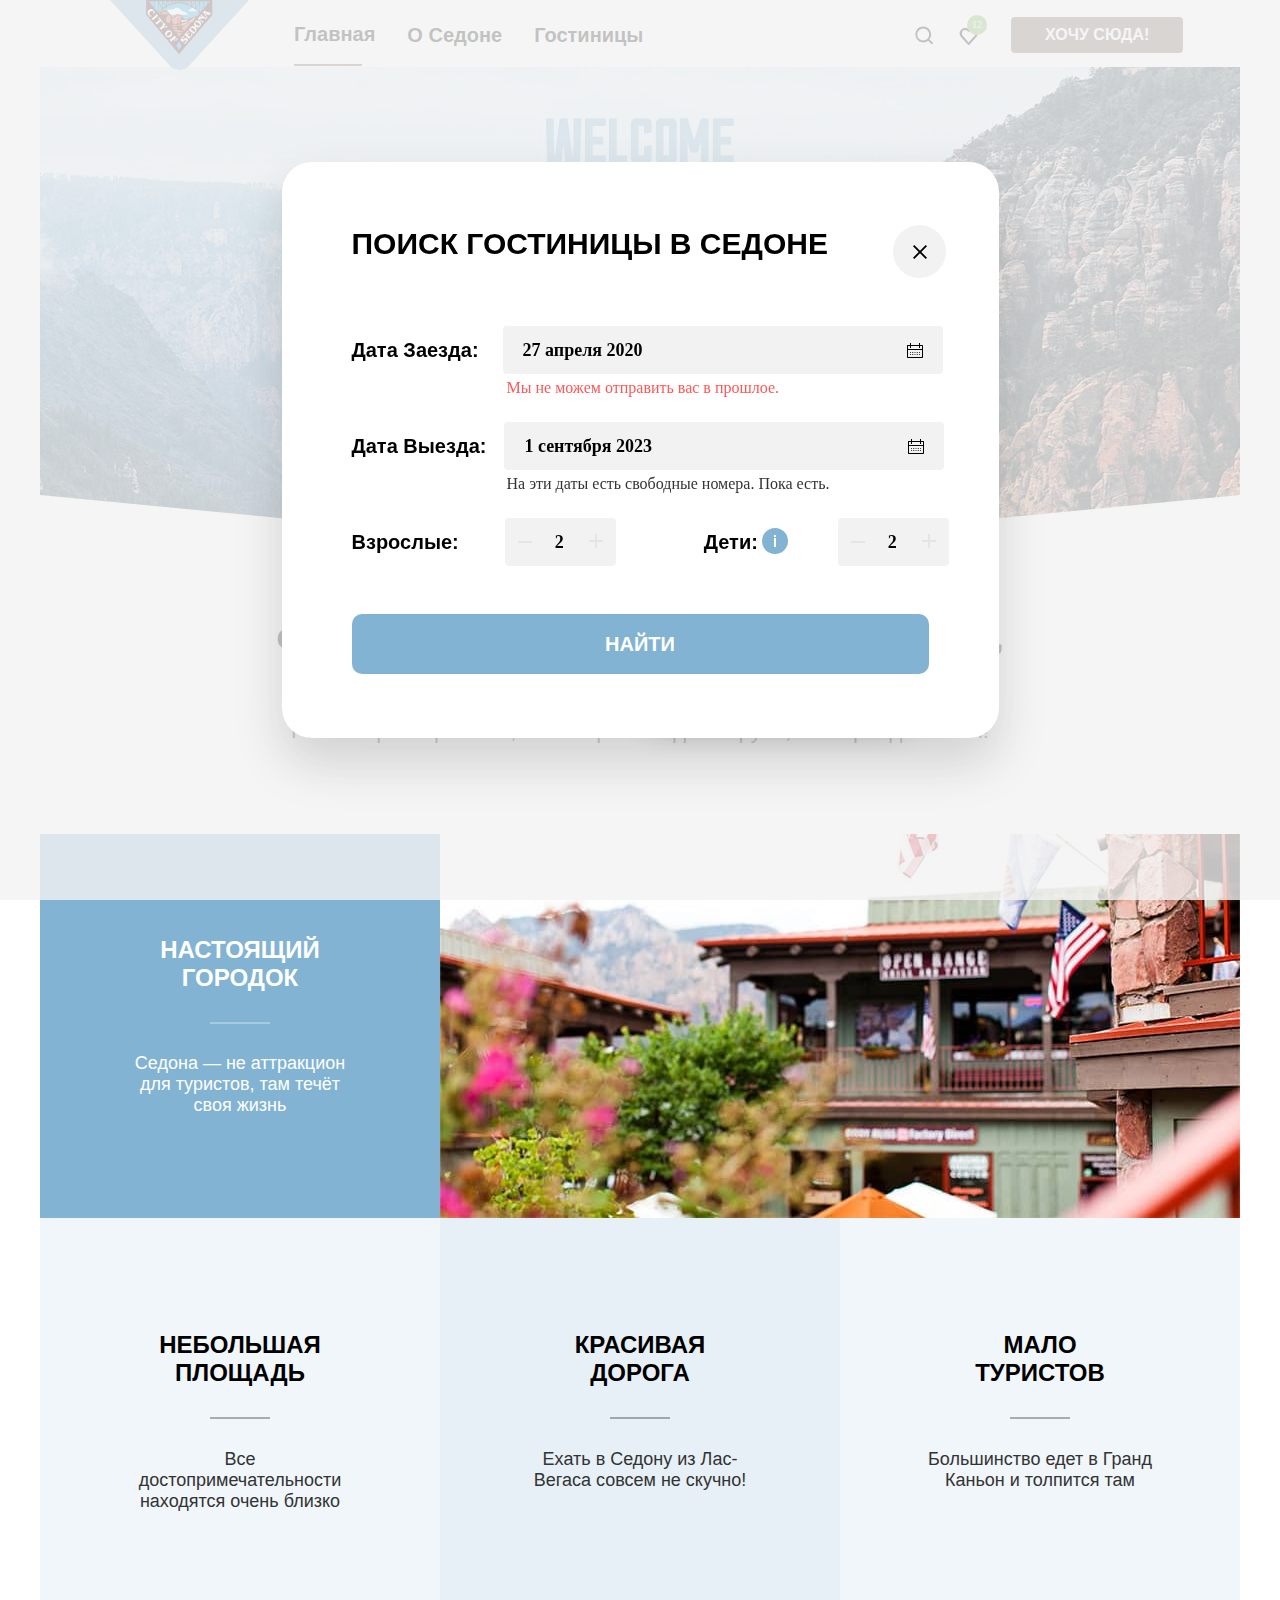
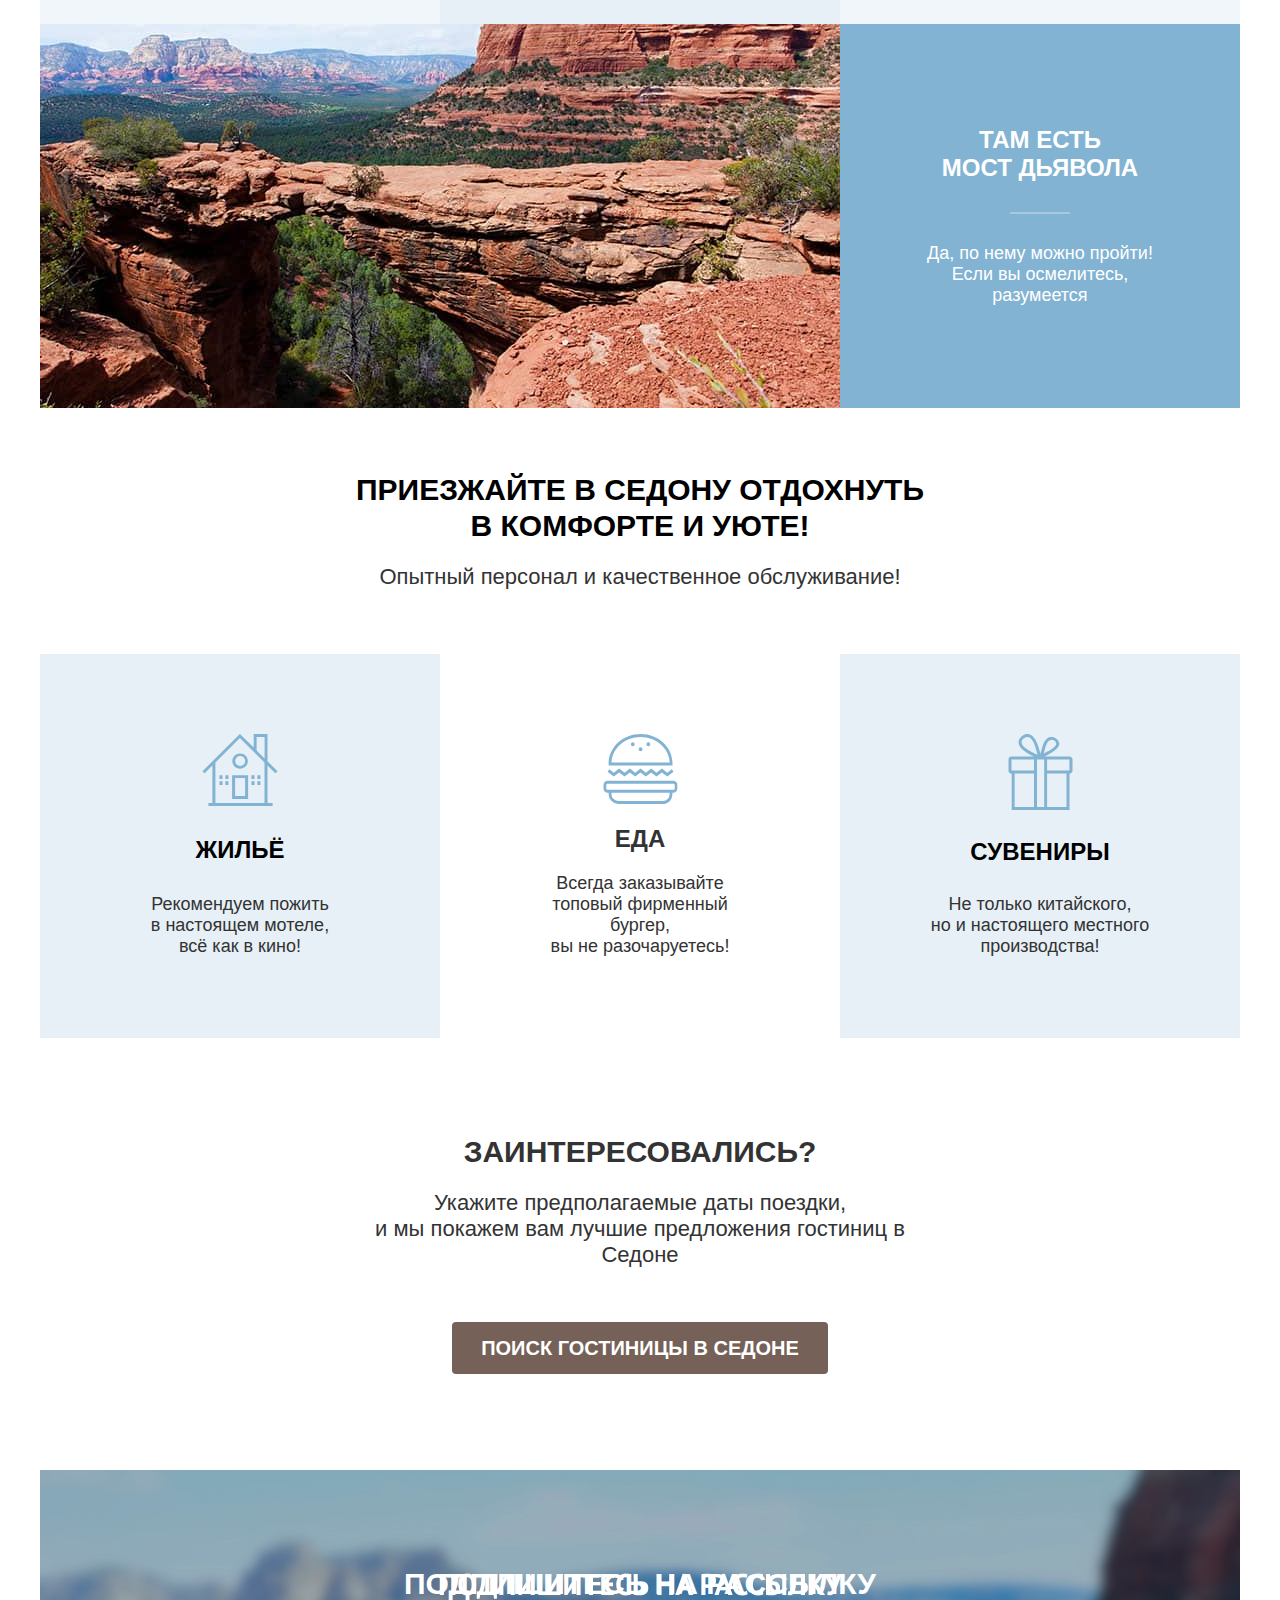
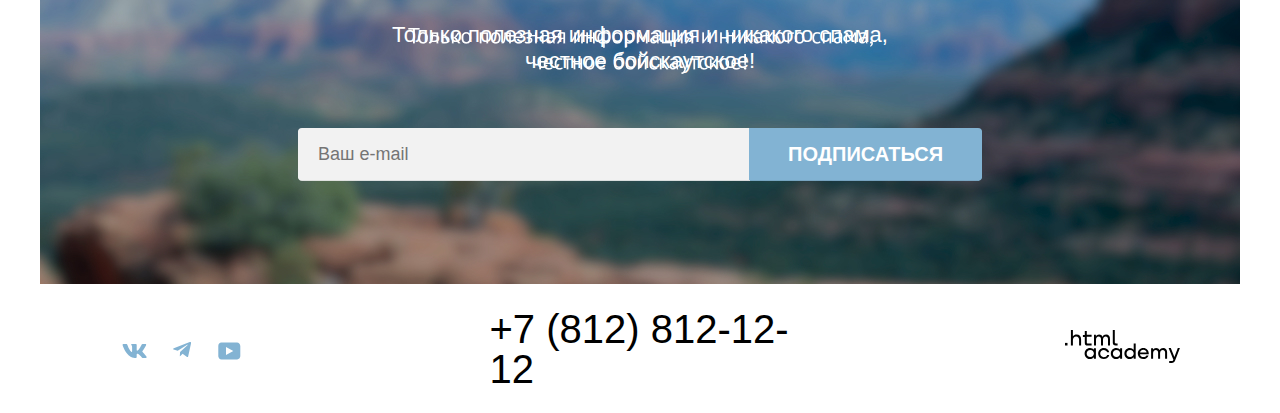
==== index.html @ c041c5fc "Форматирует CSS" ====
<!DOCTYPE html>
<html lang="ru">
  <head>
    <meta charset="utf-8">
    <title>HTML Academy: Седона</title>
    <link rel="stylesheet" href="styles/styles.css">
    <link rel="icon" href="favicon.ico">
  </head>
  <body>
    <header class="page-header main-header">

      <nav class="navigation">
        <div class="logo_index"> <img src="images/header-logo.svg" alt="Логотип городка Седона на главной странице" width="139" height="70" > </div>
        <ul class="navigation_list navigation_pages">
          <li class="navigation_item nav-main curent-page-main">
            <a class="navigation_link" href="index.html"> Главная </a>
            <div class="selected-main"></div>
          </li>
          <li class="navigation_item nav-about">
            <a class="navigation_link" href="#"> О Седоне </a>
          </li>
          <li class="navigation_item nav-hotels">
            <a class="navigation_link" href="catalog.html"> Гостиницы </a>
          </li>
        </ul>
        <ul class="navigation_list navigation_interfice">
          <li class="navigation_item interfice-search">
            <a class="navigation_link" href="#">
              <span class="visually-hidden">Поиск</span>
              <img src="images/icons/search.svg" alt="Кнопка поиска" width="19" height="19">
            </a>
          </li>
          <li class="navigation_item interfice-favorites">
            <a class="navigation_link" href="#">
              <span class="number-of-favorite">12</span>
              <span class="visually-hidden">Избранное</span>
            <img src="images/icons/favorite.svg" alt="Кнопка избранного" width="19" height="17">
            </a>
          </li>
          <li class="navigation_item interfice-go">
            <a class="lets_go_button" href="#"> Хочу сюда! </a>
          </li>
        </ul>
      </nav>

    </header>
    <main class="main_index main-container">
      <div class="page-container">
        <h1 class="visually-hidden"> Welcome to Sedona </h1>
        <img src="images/Wellcome-photo.jpg" alt="Фон приветственной фотографии Седоны" class="welcome_photo" width="1200" height="485">
        <div class="advantages">
          <h2 class="sedona_short_description"> Седона — небольшой городок в Аризоне,<br> заслуживающий большего! </h2>
          <p class="advantages_intro">Рассмотрим причины, по которым Седона круче, чем Гранд-Каньон!</p>
        </div>

        <ul class="advantages_list">
          <li class="advantages_photoitem advantages-dark-blue">
            <div class="advantages_block-photo">
              <h3 class="advantages_title">Настоящий <br> городок</h3>
              <div class="hyphen-white"></div>
              <p class="advantages_description advantages_description_white">Седона — не аттракцион для туристов, там течёт своя жизнь</p>
            </div>
            <div class="advantages_photo-wrapper">
              <img class="advantages_photo" src="images/advanteges/photo-1.jpg" width="800" height="100%" alt="Фотография городка">
            </div>

          <li class="advantages_item advantages-soft-blue">
            <div class="advantages_block">
              <div class="advantages-description-soft-blue">
                <h3 class="advantages_title">Небольшая <br> площадь</h3>
                <div class="hyphen-black"></div>
                <p class="advantages_description">Все достопримечательности находятся очень близко </p>
              </div>
            </div>
          </li>

          <li class="advantages_item advantages-soft-blue-tansporent">
            <div class="advantages_block">
              <div class="advantages-description-soft-blue">
                <h3 class="advantages_title">Красивая <br> дорога</h3>
                <div class="hyphen-black"></div>
                <p class="advantages_description">Ехать в Седону из Лас-Вегаса совсем не скучно!</p>
              </div>
            </div>
          </li>

          <li class="advantages_item advantages-soft-blue">
            <div class="advantages_block">
              <div class="advantages-description-soft-blue">
                <h3 class="advantages_title">Мало <br> туристов</h3>
                <div class="hyphen-black"></div>
                <p class="advantages_description">Большинство едет в Гранд Каньон и толпится там</p>
              </div>
            </div>
          </li>

          <li class="advantages_photoitem advantages-dark-blue">
            <div class="advantages_block-photo">
              <h3 class="advantages_title">Там есть <br> мост дьявола</h3>
              <div class="hyphen-white"></div>
              <p class="advantages_description advantages_description_white">Да, по нему можно пройти! Если вы осмелитесь, разумеется</p>
            </div>
            <div class="advantages_photo-wrapper advantages_photo-wrapper-bridge">
              <img class="advantages_photo" src="images/advanteges/photo-2.jpg" width="800" height="100%" alt="Фотография моста дьявола">
            </div>
          </li>

          <li class="oftop_advantage">
            <div class="oftop_advantages_block">
              <h2 class="oftop_header">Приезжайте в Седону отдохнуть <br> в комфорте и уюте!</h2>
              <p class="oftop_advantage_description">Опытный персонал и качественное обслуживание!</p>
            </div>
          </li>

          <li class="advantages_item advantages-soft-blue-tansporent">
            <div class="advantages_block">
              <div class="iconed-advantages-description-wrapper">
                <img class="advantages_icon" src="images/icons/home-icon.svg" alt="иконка жилья" width="76" height="72">
                <h3 class="advantages_title">Жильё</h3>
                <p class="advantages_description"> Рекомендуем пожить <br> в настоящем мотеле,<br> всё как в кино!</p>
              </div>
            </div>
          </li>

          <li class="advantages_item">
            <div class="advantages_block">
              <div class="iconed-advantages-description-wrapper">
                <img class="advantages_icon" src="images/icons/food.svg" alt="иконка еды" width="75" height="70">
                <h3 class="advantages_title">Еда</h3>
                <p class="advantages_description"> Всегда заказывайте <br> топовый фирменный бургер,<br> вы не разочаруетесь!</p>
              </div>
            </div>
          </li>

          <li class="advantages_item advantages-soft-blue-tansporent">
            <div class="advantages_block">
              <div class="iconed-advantages-description-wrapper">
                <img class="advantages_icon" src="images/icons/souvenirs-icon.svg" alt="иконка сувениров" width="65" height="76">
                <h3 class="aadvantages_title">Сувениры</h3>
                <p class="advantages_description"> Не только китайского,<br> но и настоящего местного<br> производства!</p>
              </div>
            </div>
          </li>


        </ul>

      <section class="Search_hotel">
        <div class="search_hotel-wrapper">
          <h2 class="Search_hotel_title">Заинтересовались?</h2>
          <p class="Search_hotel_text">Укажите предполагаемые даты поездки,<br>и мы покажем вам лучшие предложения гостиниц в Седоне</p>
          <a href="catalog.html" class="Search_hotel_button">Поиск гостиницы в Седоне</a>
        </div>
      </section>

      </div>

    </main>

    <footer>
      <div class="page-footer-container">
        <section class="newsletter">
          <div class="newsletter-wrapper">
            <h2 class="newsletter_title">Подпишитесь на рассылку</h2>
            <p class="newsletter_description">Только полезная информация и никакого спама,<br> честное бойскаутское!</p>
            <div class="sub_modul-wrapper">
              <form action="https://echo.htmlacademy.ru/" method="post" class="newsletter_subscribe">
                <input class="subscribe" type="email" placeholder="Ваш e-mail" name="newsletter-email" >
                <button type="submit" class="subscribe_button">Подписаться</button>
              </form>
            </div>
          </div>
        </section>

      <div class="contact_us">
        <section class="social">

          <h3 class="visually-hidden">Контакты</h3>

          <ul class="social_list">
            <li class="social_list_item-vk">
              <a class="button" href="https://vk.com/htmlacademy">
                <svg class="vk-svg social-icon" aria-hidden="true" focusable="false" width="25" height="14" fill="none" xmlns="http://www.w3.org/2000/svg"><path fill-rule="evenodd" clip-rule="evenodd" d="M24.1 1c.2-.6 0-1-.8-1h-2.6c-.7 0-1 .3-1.1.7 0 0-1.4 3.2-3.3 5.3-.6.6-.9.8-1.2.8-.2 0-.4-.2-.4-.7V.9c0-.6-.2-.9-.8-.9h-4c-.5 0-.8.3-.8.6 0 .6 1 .8 1 2.5V7c0 .8 0 1-.4 1-.9 0-3-3.2-4.3-6.9-.3-.7-.5-1-1.2-1H1.6C.8 0 .6.3.6.7c0 .7 1 4.1 4.2 8.6 2.2 3 5.2 4.7 8 4.7 1.7 0 1.9-.4 1.9-1v-2.3c0-.8.2-.9.7-.9.4 0 1 .2 2.6 1.7 1.8 1.7 2 2.5 3 2.5h2.7c.7 0 1.1-.4 1-1.1-.3-.7-1.2-1.8-2.3-3L20.6 8c-.4-.5-.3-.7 0-1.1 0 0 3.2-4.4 3.5-6Z"/></svg>
                <span class="visually-hidden">ВКонтакте</span>
              </a>
            </li>

            <li class="social_list_item-yt">
              <a class="button" href="tg://resolve?domain=htmlacademy">
                <svg class="yt-svg social-icon" aria-hidden="true" focusable="false" width="18" height="16" fill="none" xmlns="http://www.w3.org/2000/svg"><path d="M16.8.1.8 6.2c-1 .5-1 1-.2 1.4l4.1 1.2 9.5-6c.5-.2.9 0 .5.2l-7.6 7-.3 4.2c.4 0 .6-.2.8-.4l2-2 4.1 3c.8.5 1.3.3 1.5-.6L18 1.4c.3-1.1-.4-1.6-1.1-1.3Z" /></svg>
                <span class="visually-hidden">Youtube</span>
              </a>
            </li>

            <li class="social_list_item-tg">
              <a class="button" href="https://www.youtube.com/user/htmlacademyru">
                <svg class="tg-svg social-icon" aria-hidden="true" focusable="false" width="23" height="18" fill="none" xmlns="http://www.w3.org/2000/svg"><path d="M19 .5H3.4C1.6.5.3 2.1.3 3.9v10c0 2 1.3 3.6 3.2 3.6h15.7c1.6 0 3.1-1.6 3.1-3.4V3.9C22.1 2.1 20.8.5 19 .5ZM8 13V5l7.3 4L8 13Z" /></svg>
                <span class="visually-hidden">Телеграм</span>
              </a>
            </li>
          </ul>
        </section>

        <address class="phonenumber">
          <a class="phonenumber-LINK" href="tel:+78128121212"> +7 (812) 812-12-12 </a>
        </address>

        <p class="about-text">
          <a class="htmlacademy-link" href="https://htmlacademy.ru/">
            <svg class="html-svg social-icon" aria-hidden="true" focusable="false" width="115" height="33" viewBox="0 0 115 33" fill="none" xmlns="http://www.w3.org/2000/svg">
            <path d="M0 12.9V15.5H2.5V12.9H0Z"/>
            <path d="M11.6 4.5C10 4.5 8.8 5.2 8 6.2H7.9V0H5.9V15.5H7.9V10.2C7.9 8.1 9.2 6.6 11.2 6.6C13 6.6 14.1 8 14.1 9.8V15.5H16.1V9.4C16.2 6.4 14.3 4.5 11.6 4.5Z" />
            <path d="M26.6 4.8H21.8V1.1H19.8V4.9H17.9V6.9H19.8V12.9C19.8 14.6 20.8 15.6 22.5 15.6H26.6V13.6H22.9C22.2 13.6 21.8 13.2 21.8 12.5V6.8H26.6V4.8Z" />
            <path d="M41.1 4.6C39.5 4.6 38.2 5.4 37.6 6.7H37.5C36.9 5.5 35.7 4.6 34.1 4.6C32.7 4.6 31.6 5.4 31 6.4H30.9V4.8H29V15.4H31V10C31 8 32 6.5 33.6 6.5C35.1 6.5 36 7.5 36 9.1V15.4H38V9.8C38 7.4 39.4 6.5 40.6 6.5C42.1 6.5 43 7.5 43 9.1V15.4H45V8.9C45.1 6.4 43.6 4.6 41.1 4.6Z" />
            <path d="M47.8 12.7C47.8 14.4 48.8 15.4 50.6 15.4H52.6V13.4H50.9C50.2 13.4 49.8 13 49.8 12.3V0H47.8V12.7Z" />
            <path d="M28.9 19.7C28 18.6 26.7 17.9 25 17.9C21.9 17.9 19.6 20.2 19.6 23.5C19.6 26.8 21.9 29.1 25 29.1C26.8 29.1 28 28.3 28.8 27.2H28.9V28.8H30.9V18.2H28.9V19.7ZM25.3 27.1C23.1 27.1 21.7 25.5 21.7 23.5C21.7 21.5 23.1 19.9 25.3 19.9C27.5 19.9 28.9 21.5 28.9 23.5C28.9 25.4 27.5 27.1 25.3 27.1Z"/>
            <path d="M44.2 22C43.7 19.6 41.6 17.9 38.8 17.9C35.4 17.9 33.2 20.4 33.2 23.5C33.2 26.6 35.4 29.1 38.8 29.1C41.6 29.1 43.7 27.3 44.2 24.9H42.1C41.7 26.2 40.4 27.2 38.8 27.2C36.6 27.2 35.2 25.6 35.2 23.6C35.2 21.6 36.6 20 38.8 20C40.4 20 41.6 21 42.1 22.2H44.2V22Z" />
            <path d="M55.1 19.7C54.2 18.6 52.9 17.9 51.2 17.9C48.1 17.9 45.8 20.2 45.8 23.5C45.8 26.8 48.1 29.1 51.2 29.1C53 29.1 54.2 28.3 55 27.2H55.1V28.8H57.1V18.2H55.1V19.7ZM51.5 27.1C49.3 27.1 47.9 25.5 47.9 23.5C47.9 21.5 49.3 19.9 51.5 19.9C53.7 19.9 55.1 21.5 55.1 23.5C55.1 25.4 53.6 27.1 51.5 27.1Z" />
            <path d="M68.7 19.8C67.8 18.7 66.5 17.9 64.8 17.9C61.7 17.9 59.4 20.2 59.4 23.5C59.4 26.8 61.6 29.1 64.8 29.1C66.5 29.1 67.8 28.3 68.6 27.3H68.7V28.8H70.7V13.4H68.7V19.8ZM65.1 27.1C62.9 27.1 61.5 25.5 61.5 23.5C61.5 21.5 62.9 19.9 65.1 19.9C67.3 19.9 68.7 21.5 68.7 23.5C68.6 25.5 67.2 27.1 65.1 27.1Z" />
            <path d="M78.3 17.9C75 17.9 72.8 20.4 72.8 23.5C72.8 26.5 74.9 29.1 78.3 29.1C80.8 29.1 82.8 27.8 83.5 25.5H81.4C80.9 26.5 79.8 27.1 78.4 27.1C76.5 27.1 75.1 25.8 75 24.2H83.8C84 20.6 81.8 17.9 78.3 17.9ZM78.3 19.8C80 19.8 81.3 20.8 81.6 22.4H75.1C75.4 20.9 76.6 19.8 78.3 19.8Z" />
            <path d="M98.2 17.9C96.6 17.9 95.3 18.7 94.6 19.9H94.5C93.9 18.7 92.7 17.9 91.1 17.9C89.7 17.9 88.6 18.6 88 19.7V18.2H86.1V28.8H88.1V23.4C88.1 21.4 89.1 20 90.7 19.9C92.2 19.9 93.1 20.9 93.1 22.5V28.8H95.1V23.2C95.1 20.8 96.5 19.9 97.7 19.9C99.2 19.9 100.1 20.9 100.1 22.5V28.8H102.1V22.3C102.2 19.7 100.7 17.9 98.2 17.9Z" />
            <path d="M109.4 27L105.8 18.1H103.6L108.4 29.7C108.1 30.6 107.7 30.9 106.7 30.9H104.2V32.9H106.7C108.5 32.9 109.5 32.1 110.2 30.3L114.9 18.1H112.8L109.4 27Z" />
            </svg>
           </a>
        </p>

        </div>
      </div>
    </footer>

    <div class="modal-container turn-off-modal">
        <div class="modal">

          <span class="closing-modal">
            <svg xmlns="http://www.w3.org/2000/svg" width="14" height="14" fill="none" viewBox="0 0 14 14"><path fill="" d="M14 1.292 12.708 0 7 5.708 1.292 0 0 1.292 5.708 7 0 12.708 1.292 14 7 8.292 12.708 14 14 12.708 8.292 7 14 1.292Z"/></svg>
          </span>

          <h2 class="modal-title">Поиск гостиницы в Седоне</h2>
          <form class="calendar-hotel calendar-hotel-off" action="https://echo.htmlacademy.ru" method="post">
            <div class="calendar-line">
              <label for="arrivals">Дата Заезда:</label>
              <input class="arrival-date" type="text" name="arrivals" id="arrivals" value="27 апреля 2020">
              <span class="error-data">Мы не можем отправить вас в прошлое.</span>
            </div>

            <div class="calendar-line">
             <label for="departure">Дата Выезда:</label>
             <input class="departure-date" type="text" name="departure" id="departure" value="1 сентября 2023">
             <span class="correct-date">На эти даты есть свободные номера. Пока есть.</span>
            </div>

            <div class="adults-cildren-wrapper">
              <div class="adults-children">
                <div class="adults-line">
                 <label for="adult">Взрослые:</label>
                 <div class="buttons-wrapper-modal">
                  <button class="plus-minus" type="submit">
                    <svg class="-class" width="14" height="2" viewBox="0 0 14 2" fill="none" xmlns="http://www.w3.org/2000/svg"><path d="M0 0v2h14V0H0Z" fill="" fill-opacity=".3"/></svg>
                  </button>
                  <input class="adult-choose" type="text" name="adult" id="adult" value="2">
                  <button class="plus-minus" type="submit">
                    <svg width="14" height="14" viewBox="0 0 14 14" fill="none" xmlns="http://www.w3.org/2000/svg"><path d="M14 6H8V0H6v6H0v2h6v6h2V8h6V6Z" fill="" fill-opacity=".3"/></svg>
                  </button>
                </div>
               </div>

              <div class="children-line">
               <label for="children">Дети:</label>
               <svg class="info-svg" width="26" height="26" viewBox="0 0 26 26" fill="none" xmlns="http://www.w3.org/2000/svg">
                <circle cx="13" cy="13" r="13" fill="#83B3D3"/><path fill-rule="evenodd" clip-rule="evenodd"
                d="M12 7h2v2h-2V7Zm2 12h-2v-9h2v9Z" fill="#fff"/>
               </svg>
               <span class="info-banner">Укажите количество детей, которые будут с вами, возраст которых от 6 до 18 лет. Дети до 6 лет размещаются бесплатно.</span>

              <div class="buttons-wrapper-modal buttons-wrapper-modal-add">
                <button class="plus-minus" type="submit">
                  <svg class="-class" width="14" height="2" viewBox="0 0 14 2" fill="none" xmlns="http://www.w3.org/2000/svg"><path d="M0 0v2h14V0H0Z" fill="" fill-opacity=".3"/></svg>
                </button>
                <input class="children-choose" type="text" name="children" id="children" value="2">
                <button class="plus-minus" type="submit">
                  <svg width="14" height="14" viewBox="0 0 14 14" fill="none" xmlns="http://www.w3.org/2000/svg"><path d="M14 6H8V0H6v6H0v2h6v6h2V8h6V6Z" fill="" fill-opacity=".3"/></svg>
                </button>
              </div>
            </div>
          </div>
        </div>
          <button class="button-find" type="submit">Найти</button>
        </form>

      </div>
    </div>


  </body>
</html>
---- styles/styles.css ----
@font-face {
  font-family: "PT Sans";
  font-style: normal;
  font-weight: 400;
  src: url("../fonts/ptsans-400.woff2") format("woff2");
  font-display: swap;
}

@font-face {
  font-family: "PT Sans";
  font-style: normal;
  font-weight: 700;
  src: url("../fonts/ptsans-700.woff2") format("woff2");
  font-display: swap;
}

html {
  height: 100%;
}

body {
  display: flex;
  flex-direction: column;
  margin: 0;
  min-height: 100%;
  font-family: "PT Sans", sans-serif;
  color: #333333;
  background-color: #FFFFFF;
  font-size: 18px;
  line-height: 21px;
}

.main-container {
  flex-grow: 1;
}

.navigation {
  display: flex;
  width: 1200px;
  margin: 0 auto -8px auto;
  position: relative;
}

.navigation_link:hover {
  color: rgba(0, 0, 0, 0.7);
}


.navigation_link:active {
  color: rgba(0, 0, 0, 0.3);
}

.navigation_pages {
  width: 600px;
  display: flex;
  align-items: center;
}

.nav-main {
  margin-left: 16px;
  margin-bottom: 5px;
}

.selected-main {
  width: 68px;
  height: 2px;
  background-color:#756257;
  border: none;
  position: relative;
  bottom: -17px;
}

.selected-catalog {
  width: 93px;
  height: 2px;
  background-color:#756257;
  border: none;
  position: relative;
  bottom: -16px;
}

.nav-about {
  margin-left: 32px;
  margin-bottom: 5px;
}

.nav-hotels {
  margin-left: 32px;
  margin-bottom: 5px;
}

.navigation_list {
  margin: 0;
  padding: 0;
  flex-wrap: wrap;
  row-gap: 20px;
}

.logo_index {
  width: 140px;
  margin-right: 28px;
  margin-left: 70px;
}

.navigation_interfice{
  margin-left: auto;
  width: 300px;
  display: flex;
  align-items: center;
  margin-right: 25px;
}

.interfice-search {
  margin-right: 25px;
}

.interfice-favorites {
  margin-right: 33px;
}

.visually-hidden {
  position: absolute;
  width: 1px;
  height: 1px;
  margin: -1px;
  padding: 0;
  border: 0;
  clip: rect(0 0 0 0);
  overflow: hidden;
}

li {
list-style-type: none;
}

.page-container {
  width: 1200px;
  margin: 0 auto;
}

.hyphen-white {
  width: 60px;
  height: 2px;
  background-color: rgba(255, 255, 255, 0.3);
  margin: 0 auto;
}

.hyphen-black {
  width: 60px;
  height: 2px;
  background-color: rgba(0, 0, 0, 0.3);
  margin: 30px auto 30px auto;
}

.advantages_list {
  display: flex;
  flex-wrap: wrap;
  width: 1200px;
  padding: 0px;
  margin-top: 0px;
}

.advantages_item {
  display: flex;
}

.advantages-description-soft-blue {
  display: flex;
  flex-direction: column;
  margin: 112.5px auto 112.5px auto;
  width: 230px;
  min-height: 160px;
  justify-content: space-between;
}

.iconed-advantages-description-wrapper {
  display: flex;
  flex-direction: column;
  margin: 80px auto 81px auto;
  width: 230px;
  min-height: 223px;
  justify-content: space-between;
  align-items: center;
}

.advantages_description {
  margin: 0;
}

.advantages_block {
  width: 400px;
}

.oftop_advantages_block {
  width: 1200px;
  min-height: 246px;
  display: flex;
  flex-direction: column;
  background-color: #FFFFFF;
  }

.oftop_header {
  font-family: "PT Sans", sans-serif;
  font-style: normal;
  font-weight: 700;
  font-size: 30px;
  line-height: 36px;
  text-align: center;
  text-transform: uppercase;
  color: #000000;
  background-color: #FFFFFF;
  margin: 34px auto 0px auto;
  padding: 30px;
  padding-bottom: 0;
}

.oftop_advantage_description {
  font-family: "PT Sans", sans-serif;
  font-style: normal;
  font-weight: 400;
  font-size: 22px;
  line-height: 26px;
  text-align: center;
  color: #333333;
  background-color: #FFFFFF;
  margin: 0 auto auto auto;
  padding: 20px;
}

.advantages_photoitem {
  width: 1200px;
  padding: 0;
}

.advantages_photo {
  display: block;
  object-fit: cover;
}

.Search_hotel {
  width: 1200px;
  padding: 0;
}

.advantages {
  display: flex;
  flex-direction: column;
  background-color: #FFFFFF;
}

.sedona_short_description {
  margin: 64px auto 25px auto;
}

.advantages_intro {
  margin: 0px auto 60px auto;
  box-sizing: border-box;
  padding: 0 30px 30px 30px;
}

.number-of-favorite {
  position: absolute;
  width: 20px;
  height: 20px;
  background-color: #7DB54F;
  border-radius: 10px;
  z-index: 1;
  top: 15px;
  right: 253px;
  font-family: 'PT Sans';
  font-style: normal;
  font-weight: 400;
  font-size: 10px;
  line-height: 10px;
  color: #FFFFFF;
  text-align: center;
  padding: 5px 5px 5px 5px;
  box-sizing: border-box;
}


.navigation_link {
  font-family: 'PT Sans', sans-serif;
  font-style: normal;
  font-weight: 700;
  font-size: 20px;
  line-height: 26px;
  text-transform: capitalize;
  color: #000000;
  text-decoration: none;
  background-color: #FFFFFF;
}

.lets_go_button{
  font-family: "PT Sans", sans-serif;
  font-style: normal;
  font-weight: 700;
  font-size: 16px;
  line-height: 20px;
  align-items: center;
  text-align: center;
  text-transform: uppercase;
  text-decoration: none;
  color: #FFFFFF;
  background-color: #756157;
  padding: 8px 34px;
  border-radius: 4px;
  margin-top: 14px;
}

.interfice-go {
  margin-bottom: 20px;
  display: flex;
}

.sedona_short_description{
  font-family: "PT Sans", sans-serif;
  font-style: normal;
  font-weight: 700;
  font-size: 30px;
  line-height: 36px;
  text-align: center;
  text-transform: uppercase;
  color: #000000;
  background-color: #FFFFFF;
  padding: 0 30px 0 30px;
  box-sizing: border-box;
}

.advantages_intro{
  font-family: "PT Sans", sans-serif;
  font-style: normal;
  font-weight: 400;
  font-size: 22px;
  line-height: 26px;
  text-align: center;
  color: #333333;
  background-color: #FFFFFF;
}

.advantages_description {
  font-family: 'PT Sans', sans-serif;
  font-style: normal;
  font-weight: 400;
  font-size: 18px;
  line-height: 21px;
  text-align: center;
  color: #333333;
}

.advantages_photoitem {
  display: flex;
}

.advantages_block-photo {
  display: flex;
  flex-direction: column;
  margin: 102px auto 102px auto;
  width: 230px;
  justify-content: space-between;
}

.advantages_photo-wrapper-bridge {
  order: -1;
}

.advantages-dark-blue {
  background-color: #82B3D3;
  color: #FFFFFF;
}

.advantages_description_white {
  background-color: #82B3D3;
  color: #FFFFFF;
  margin: 0px;
}

.advantages-soft-blue {
color: #000000;
background-color: rgba(131, 179, 211, 0.12);
}

.advantages-soft-blue-tansporent {
  color: #000000;
  background-color: rgba(131, 179, 211, 0.2);
}

.main_index h3 {
  font-family: 'PT Sans', sans-serif;
  font-style: normal;
  font-weight: 700;
  font-size: 24px;
  line-height: 28px;
  text-align: center;
  text-transform: uppercase;
  margin: 0px;
}

footer {
  display: flex;
  flex-direction: column;
}

.page-footer-container {
  display: flex;
  flex-direction: column;
  width: 1200px;
  margin: 0 auto;
}

.contact_us {
  display: flex;
  width: 1200px;
  margin: 0 auto;
  align-items: center;
}

.social_list {
  display: flex;
  max-width: 190px;
  max-height: 40px;
  margin-top: 45px;
  margin-left: 70px;
  margin-bottom: 35px;
  margin-right: 236.5px;
  padding: 13px 12px 13px 12px;
  flex-wrap: wrap;
  row-gap: 15px;
}

.social_list_item-vk {
  margin-right: 26px;
}

.social-icon {
  fill: #83B3D3;
}

.button:focus svg {
  fill:#68A2CA;
  outline: none;
}

.button:hover svg {
  fill:#68A2CA;
}

.button:active svg {
  fill:rgba(104, 162, 202, 0.3);
}

.social_list_item-tg{
  margin-left: 27px;
}

.phonenumber {
  max-width: 340px;
  margin-right: 235.5px;
}

.phonenumber-LINK:focus {
  color: #756157;
  outline: none;
}

.htmlacademy-link:focus svg {
  fill: #756157;
  outline: none;
}

.phonenumber-LINK:hover {
  color: #756157;
}

.htmlacademy-link:hover svg {
  fill: #756157;
}

.phonenumber-LINK:active {
  color: rgba(117, 97, 87, 0.3);
}

.htmlacademy-link:active svg {
  fill: rgba(117, 97, 87, 0.3);
}

.html-svg {
  fill: black;
}

.about-text {
  max-width: 120px;
}

.search_hotel-wrapper {
  display: flex;
  flex-direction: column;
  margin: 96px auto;
  width: 592px;
  min-height: 108px;
  justify-content: space-between;
}

.Search_hotel_title {
  font-family: 'PT Sans', sans-serif;
  font-style: normal;
  font-weight: 700;
  font-size: 30px;
  line-height: 36px;
  text-align: center;
  text-transform: uppercase;
  margin: 0 0 20px 0;
}

.hotel_title {
  margin-top: 16px;
  margin-bottom: 16px;
  font-family: 'PT Sans';
  font-style: normal;
  font-weight: 700;
  font-size: 24px;
  line-height: 28px;
}

.Search_hotel_text {
  font-family: 'PT Sans', sans-serif;
  font-style: normal;
  font-weight: 400;
  font-size: 22px;
  line-height: 26px;
  text-align: center;
  color: #333333;
  margin: 0;
}

.Search_hotel_button {
  display: block;
  font-family: 'PT Sans', sans-serif;
  font-style: normal;
  font-weight: 700;
  font-size: 20px;
  line-height: 36px;
  text-align: center;
  align-items: center;
  padding-top: 8px;
  text-transform: uppercase;
  color: #FFFFFF;
  background-color: #756157;
  text-decoration: none;
  border-radius: 4px;
  margin: 0 auto;
  margin-top: 54px;
  cursor: pointer;
  width: 376px;
  min-height: 52px;
  box-sizing: border-box;
}

.newsletter-wrapper {
  display: flex;
  flex-direction: column;
  margin: 96px auto 104px auto;
  width: 592px;
  min-height: 108px;
  align-items: center;
}

.newsletter_subscribe {
  display: flex;
  align-items: center;
  margin: 54px auto 104px auto;
  width: 684px;
}

.subscribe {
  background: #F2F2F2;
  border-radius: 4px 0px 0px 4px;
  width: 452px;
  height: 52px;
  border: none;
}

.newsletter {
  background-image: url("../images/background.jpg");
  background-size: 100% auto;
  background-repeat: no-repeat;
  width: 1200px;
  height: 414px;
  display: flex;
}

.newsletter-catalog {
  width: 1200px;
  height: 414.5px;
  display: flex;
  background-color: #FFFFFF;
}

.newsletter_title{
  font-family: 'PT Sans', sans-serif;
  font-style: normal;
  font-weight: 700;
  font-size: 30px;
  line-height: 36px;
  text-transform: uppercase;
  text-align: center;
  color: #FFFFFF;
  margin: 0 auto 20px auto ;
}

.newsletter_title-black{
  font-family: 'PT Sans', sans-serif;
  font-style: normal;
  font-weight: 700;
  font-size: 30px;
  line-height: 36px;
  text-transform: uppercase;
  text-align: center;
  color:#000000;
  margin: 0 auto 20px auto ;
}

.newsletter_description {
  font-family: 'PT Sans', sans-serif;
  font-style: normal;
  font-weight: 400;
  font-size: 22px;
  line-height: 26px;
  text-align: center;
  color: #FFFFFF;
  margin: 0 auto ;
}

.newsletter_description-black {
  font-family: 'PT Sans', sans-serif;
  font-style: normal;
  font-weight: 400;
  font-size: 22px;
  line-height: 26px;
  text-align: center;
  color:#000000;
  margin: 0 auto ;
}

.subscribe {
  font-family: 'PT Sans', sans-serif;
  font-style: normal;
  font-weight: 700;
  font-size: 18px;
  line-height: 24px;
  align-items: center;
  color: #000000;
  padding: 0 0 0 20px;
  font: inherit;
}

.subscribe:focus,
.arrival-date:focus,
.departure-date:focus,
.adult-choose:focus,
.children-choose:focus {
  font-family: 'PT Sans';
  font-style: normal;
  font-weight: 700;
  font-size: 18px;
  line-height: 24px;
  background: #E6E6E6;
  outline: 3px solid #83B3D3;
  border-radius: 4px;
}

.subscribe:hover,
.arrival-date:hover,
.departure-date:hover,
.adult-choose:hover,
.children-choose:hover {
  background: #E6E6E6;
  font-family: 'PT Sans', sans-serif;
  font-style: normal;
  font-weight: 700;
  font-size: 18px;
  line-height: 24px;
}

.catalog-range-slider {
  width: 288px;
  height: 160px;
  padding: 0px;
  margin: 0 70px 0 0;
  border: none;
  position: relative;
  left: 9px;
}

.catalog-range-slider-legend {
  font-family: 'PT Sans', sans-serif;
  font-style: normal;
  font-weight: 700;
  font-size: 20px;
  line-height: 24px;
  text-transform: capitalize;
  color: #FFFFFF;
  margin-bottom: 32px;
}

.sub_modul-wrapper {
  align-self: center;
}

.subscribe_button {
  font-family: 'PT Sans', sans-serif;
  font-style: normal;
  font-weight: 700;
  font-size: 20px;
  line-height: 36px;
  align-items: center;
  text-align: center;
  text-transform: uppercase;
  color: #FFFFFF;
  background-color: #82B3D3;
  border-radius: 0px 4px 4px 0px;
  border: none;
  min-height: 52px;
  padding: 0px;
  width: 244px;
  cursor: pointer;
}

.search_results {
  padding-bottom: 42px;
}

.phonenumber a {
  font-family: 'PT Sans', sans-serif;
  font-style: normal;
  font-weight: 400;
  font-size: 40px;
  line-height: 40px;
  text-align: center;
  text-transform: uppercase;
  color: #000000;
  background-color: #FFFFFF;
  text-decoration-line: none;
}

.catalog_filter {
  background-image: url("../images/filter_back.jpg");
  background-size: 100% auto;
  background-repeat: no-repeat;
  background-color: #82B3D3;
  width: 1200px;
  min-height: 412px;
}

.inner_header_title {
  font-family: 'PT Sans', sans-serif;
  font-style: normal;
  font-weight: 700;
  font-size: 60px;
  line-height: 78px;
  color: #FFFFFF;
}

.vector-right {
  background-image: url("../images/icons/arrow-right.png");
  width: 6.39px;
  height: 9.94px;
  background-size: 100% auto;
  background-repeat: no-repeat;
}

.inner_header_title {
  margin-left: 70px;
  margin-bottom: 8px;
  margin-top: 35px;
  margin-right: auto;
}

.breadcrumbs_item a {
  font-family: 'PT Sans', sans-serif;
  font-style: normal;
  font-weight: 400;
  font-size: 16px;
  line-height: 21px;
  color: #FFFFFF;
  text-decoration: none;
}

.breadcrumbs_item:focus a {
  color: rgba(255, 255, 255, 1);
  outline: none;
}

.breadcrumbs_item:hover a {
  color: rgba(255, 255, 255, 0.6);
}

.breadcrumbs_item:active a {
  color:rgba(255, 255, 255, 0.3);
}

.breadcrumbs {
  display: flex;
  width: 150px;
  align-items: center;
  padding: 0;
  margin: 0;
  margin-left: 70px;
  margin-bottom: 40px;
}

.breadcrumbs_item-home {
  margin-right: 11.3px;
}

.breadcrumbs_item-curen {
  margin-left: 10.8px;
}

.catalog_filter_title {
  font-family: 'PT Sans';
  font-style: normal;
  font-weight: 700;
  font-size: 20px;
  line-height: 26px;
  text-transform: capitalize;
  color: #FFFFFF;
}

.catalog_buttons {
  display: flex;
  min-height: 225px;
}

.catalog_filter {
  display: flex;
  flex-direction: column;
}

.price-controls {
  position: relative;
  height: 24px;
  width: 248px;
  font-size: 0;
  background: #F2F2F2;
  margin-bottom: 44px;
  display: flex;
  border-radius: 4px;
}

.price-controls::after {
  content: "";
  position: absolute;
  top: 50%;
  left: 50%;
  width: 2px;
  height: 48px;
  background-image: url("../images/form-back.png");
  transform: translate(-50%,-50%)
}

.price-controls label {
  height: 24px;
  width: 143px;
  background: #F2F2F2;
  border-radius: 4px;
  font-family: 'PT Sans';
  font-style: normal;
  font-weight: 400;
  font-size: 18px;
  line-height: 24px;
  vertical-align: top;
  cursor: pointer;
  color:  rgba(0, 0, 0, 1);
}

.price-controls.min-price {
  width: 90px;
  padding: 20px 12px
}

.price-controls .max-price {
  width: 101px;
}

.price-controls {
padding: 12px 20px;
}

.price-controls:hover,
.min-price:hover,
.max-price:hover {
  background: #E6E6E6;
  }

.form-text-from {
  margin-left: 28px;
  color: rgba(169, 169, 169, 1);
}

.form-text-to {
  position: relative;
  left: 31px;
  color: rgba(169, 169, 169, 1);
}

.price-controls input {
  width: 50px;
  color: #000000;
  font-family: 'PT Sans';
  font-style: normal;
  font-weight: 700;
  font-size: 18px;
  margin: 0;
  color: inherit;
  background: none;
  border: none
}

.range-controls {
  position: relative;
  margin-bottom: 32px
}

.range-controls .scale {
  height: 4px;
  background: rgba(255,255,255,0.3)
}

.scale {
  width: 287px;
}

.range-controls {
  width: 297px;
}

.bar {
  width: 206px;
  height: 4px;
  background: #fff
}

.range-toggle {
  position: absolute;
  top: -9px;
  width: 20px;
  height: 20px;
  background-color: #FFFFFF;
  border-radius: 5px;
  cursor: pointer
}

.range-toggle:focus {
  outline: 3px solid #83B3D3;
  box-shadow: 0px 4px 10px rgba(0, 0, 0, 0.25);
  border-radius: 5px;

}

.range-toggle:hover {
  background: #FFFFFF;
  box-shadow: 0px 4px 10px rgba(0, 0, 0, 0.25);
  border-radius: 5px;
}

.range-toggle:active {
  outline: 2px solid #83B3D3;
  box-shadow: 0px 7px 15px rgba(0, 0, 0, 0.4);
  border-radius: 5px;
}

.range-toggle-min {
  left: 0
}

.range-toggle-max {
  left: 206px
}

.btn-transparent {
  display: block;
  margin-left: 85px;
  padding: 6px 20px;
  width: 137px;
  font-size: 14px;
  line-height: 20px;
  color: #fff;
  text-transform: uppercase;
  background: transparent;
  border: 2px solid #fff;
  border-radius: 2px;
  cursor: pointer
}

.btn-transparent:hover {
  color: #000;
  background: #fff
}

.buttons-wrapper {
  display: flex;
  flex-direction: column;
  margin-top: 56px;
  margin-right: 70px;
}

.accommodation_type_list_item,
.control {
  font-family: 'PT Sans', sans-serif;
  font-style: normal;
  font-weight: 400;
  font-size: 18px;
  line-height: 21px;
  color: #FFFFFF;
}

.infrastructure {
  width: 150.43px;
  display: flex;
  flex-direction: column;
  border: none;
  padding: 0;
  margin-right: 70px;
  margin-bottom: 73px;
  margin-left: 70px;
}

.infrastructure-title {
  margin-bottom: 32px;
  padding: 0;
}

.control_input {
  padding: 0;
  background: #FFFFFF;
  border-radius: 4px;
  width: 20px;
  height: 20px;
  margin: 0;
  margin-right: 16px;
}

.control {
  align-items: center;
  padding: 0;
}

.control-swimmingpool {
  display: flex;
  position: relative;
  margin-bottom: 16px;
  align-content: center;
  padding: 0;
  right: -20px;
  top: -2px;
}

.accommodation_type_list_item:first-child {
  margin-bottom: 16px;
  margin-top: 30px;
}

.accommodation_type_list_item {
  margin-bottom: 18px;
  margin-top: 16px;
}

.accommodation_type_list_item:last-child {
  margin-bottom: 16px;
  margin-top: 20px;
}

.checkbox-app {
  position: relative;
}

.control {
  position: relative;
  display: block;
}

.control-label {
  margin-left: 16px;
}

.control-mark {
  position: absolute;
  top: 2px;
  left: -20px;
  width: 20px;
  height: 20px;
  background: #FFFFFF;
  border-radius: 4px;
}

.control:hover .control-mark {
  background: rgba(200, 217, 231, 1);
  border-radius: 4px;
}

.control:hover .control-label {
  color: rgba(200, 217, 231, 1);
}

.control:hover .control-mark {
  background: rgba(200, 217, 231, 1);
  border-radius: 4px;
}

.control:active .control-label {
  color: rgba(153, 183, 209, 1);
}

.control:active .control-mark svg{
  fill:#3F5E72;
}

.control_input[type="checkbox"]:checked + .control-mark svg {
  fill:#3F5E72;
}

.checked-svg {
  position: absolute;
  left: 25%;
  bottom: 25%;
  fill: transparent;
}


.control-Wi-Fi {
  position: relative;
  top: -2px;
  left: 20px;
}

.control-parking {
  margin-bottom: 19px;
  padding: 0;
  position: relative;
  top: -2px;
  left: 20px;
}

.accommodation_type_list {
  width: 141px;
  padding: 0;
  margin-right: 104px;
  margin-left: 36px;
  position: relative;
}

.accommodation_type {
  border: 0;
  margin: 0;
  padding: 0;
  width: 240px;
}

.control-input-ac {
  margin-right: 16px;
}

.control-radio {
  width: 20px;
  height: 20px;
  background: #FFFFFF;
  border-radius: 50%;
}

.control-radio-hot {
  position: absolute;
  left: -36px;
}

.control-radio-mot {
  position: absolute;
  left: -36px;
}

.control-radio-app {
  position: absolute;
  left: -36px;
}

.control-input-ac[type="radio"]:checked + .control-radio::before {
  position: absolute;
  top: 5px;
  left: 5px;
  width: 10px;
  height: 10px;
  background-color: #3F5E72;
  border-radius: 50%;
  content: "";
}

.checkbox-tupe-ac:hover .radio-otion-describtion {
  color: rgba(200, 217, 231, 1);
}

.checkbox-tupe-ac:hover .control-radio {
  background-color: rgba(200, 217, 231, 1);
}

.checkbox-tupe-ac:active .radio-otion-describtion {
  color: rgba(153, 183, 209, 1);
}

.checkbox-tupe-ac:active .control-radio {
  background-color: rgba(153, 183, 209, 1);
}

.accept_button {
  font-family: 'PT Sans';
  font-style: normal;
  font-weight: 700;
  font-size: 16px;
  line-height: 20px;
  align-items: center;
  text-align: center;
  text-transform: uppercase;
  color: #FFFFFF;
  background-color: #82B3D3;
  padding: 8px 50px;
  border: none;
  cursor: pointer;
  border-radius: 4px;
}

.reset_button {
  font-family: 'PT Sans';
  font-style: normal;
  font-weight: 700;
  font-size: 16px;
  line-height: 20px;
  text-align: center;
  color: #FFFFFF;
  border: none;
  cursor: pointer;
  background-color: transparent;
  text-transform: uppercase;
  padding: 8px 57.5px;
  margin-top: 32px;
}

.reset_button:focus {
  color:rgba(255, 255, 255, 0.7);
  outline: 3px solid #83B3D3;
}

.reset_button:hover {
  color:rgba(255, 255, 255, 0.7);
}

.reset_button:active {
  color:rgba(255, 255, 255, 0.3);
}

.catalog_filter_group {
  border: none;
}

.button_bold {
  border: 2px solid black;
  border-radius: 4px;
  display: block;
  box-sizing: border-box;
  width: 48px;
  height: 48px;
}

.button_light {
  border: 2px solid #E5E5E5;
  border-radius: 4px;
  cursor: pointer;
}

.button_light:focus {
  border: 2px solid rgba(104, 162, 202, 1);
  border-radius: 4px;
  outline: none;
}

.button_light:hover {
  border: 2px solid rgba(0, 0, 0, 1);
  border-radius: 4px;
}

.button_light:active {
  border: 2px solid #000000;
  border-radius: 4px;
}

.sort-select {
  width: 292px;
  font-family: PT Sans;
  font-style: normal;
  Font-size: 18px;
  Line-height: 21px;
  color: #333333;
  padding-left: 20px;
  padding-top: 12px;
  padding-bottom: 12px;
  margin-right: 70px;
  border-radius: 4px;
  appearance: none;
  border: 2px solid;
  border-color: #E5E5E5;
  background-image: url("../images/icons/Vector-down.svg") ;
  background-repeat: no-repeat;
  background-position: right 18px center;
}

.sort-select:focus {
  border: #68A2CA Solid 2px;
  outline: none;
}

.sort-select:hover {
  border: #68A2CA Solid 2px;
}

.sort-select:active {
  border: #333333 Solid 2px;
}

.sort-options-wrapper {
  display: flex;
  align-items: center;
  margin-bottom: 16.5px;
  margin-left: 70px;
  margin-top: 26px;
}

.search_resaults_title {
  margin-right: 200px;
}

.options_icons-wrapper {
  display: flex;
  width: 160px;
  justify-content: space-between;
  flex-wrap: wrap;
  row-gap: 0px;
}

.options_icons-wrapper a {
  display: flex;
  flex-direction: column;
  justify-content: center;
  align-items: center;
  padding: 16px 14px;
}

.view-icon-image {
  display: block;
  align-items: center;
}

.search_resaults_title {
  font-family: 'PT Sans', sans-serif;
  font-style: normal;
  font-weight: 700;
  font-size: 30px;
  line-height: 36px;
  text-transform: uppercase;
  color: #000000;
}

.hotels-list {
  display: grid;
  grid-template-columns: 340px 340px 340px;
  gap: 20px;
  margin-right: 70px;
  margin-left: 70px;
  margin-bottom: 40px;
  padding: 0;
  }

.hotel_card_link {
  font-family: 'PT Sans', sans-serif;
  font-style: normal;
  font-weight: 700;
  font-size: 24px;
  line-height: 28px;
  color: #000000;
  background-color: #FFFFFF;
  text-decoration: none;
  width: 300px;
}

.hotel_card {
  display: flex;
  flex-direction: column;
  border: 1px solid #E6E6E6;
  border-radius: 4px;
  width: 300px;
  padding: 20px;

}

.hotel_card img {
  display: block;
  width: 300px;
  margin: 0;

}

.hotel_type {
  width: 140px;
  font-family: 'PT Sans';
  font-style: normal;
  font-weight: 400;
  font-size: 18px;
  line-height: 21px;
}

.hotel_price {
  font-family: 'PT Sans';
  font-style: normal;
  font-weight: 400;
  font-size: 18px;
  line-height: 21px;
  width: 140px;
  text-align: right;
}

.card-content-wrapper {
  display: flex;
  flex-wrap: wrap;
  width: 300px;
  box-sizing: content-box;
  margin-top: auto ;
}

.card-content-wrapper :nth-child(1) {
  margin-right: 20px;
  margin-bottom: 16px;
}

.card-content-wrapper :nth-child(2) {
  margin-bottom: 16px;
}

.card-content-wrapper :nth-child(3) {
  margin-bottom: 16px;
  margin-right: 20px;
}

.card-content-wrapper :nth-child(4) {
  margin-bottom: 16px;
}

.card-content-wrapper :nth-child(5) {
  margin-right: auto;
}

.hotel_card_button-more {
  font-family: 'PT Sans';
  font-style: normal;
  font-weight: 700;
  font-size: 16px;
  line-height: 20px;
  align-items: center;
  text-align: center;
  text-transform: uppercase;
  color: #FFFFFF;
  background-color: #756157;
  text-decoration: none;
  padding: 8px 26px;
  background: #756157;
  border-radius: 4px;
}

.hotel_card_button-favorite {
  font-family: 'PT Sans';
  font-style: normal;
  font-weight: 700;
  font-size: 16px;
  line-height: 20px;
  align-items: center;
  text-align: center;
  text-transform: uppercase;
  color: #FFFFFF;
  background-color: #82B3D3;
  text-decoration: none;
  background: #82B3D3;
  border-radius: 4px;
  padding: 8px 20px;
}

.hotel_card_button-favorite-chosed {
  font-family: 'PT Sans';
  font-style: normal;
  font-weight: 700;
  font-size: 16px;
  line-height: 20px;
  align-items: center;
  text-align: center;
  text-transform: uppercase;
  color: #FFFFFF;
  background-color: #7DB54F;
  text-decoration: none;
  padding: 8px 18px;
  background: #7DB54F;
  border-radius: 4px;
}

.rating {
  font-family: 'PT Sans';
  font-style: normal;
  font-weight: 400;
  font-size: 16px;
  line-height: 20px;
  text-align: center;
  text-transform: uppercase;
  color: #333333;
  background-color: #F2F2F2;
  padding: 8px 22px;
}

.stars {
  width: 140px;
  margin-top: 10px;
}

.four-stars {
  background-image: url("../images/icons/star.png");
  background-size: 25% auto;
  background-color: #FFFFFF;
  width: 80px;
  height: 20px;
}

.three-stars {
  background-image: url("../images/icons/star.png");
  background-size: 33% auto;
  background-color: #FFFFFF;
  width: 66px;
  height: 20px;
}

.two-stars {
  background-image: url("../images/icons/star.png");
  background-size: 50% auto;
  background-color: #FFFFFF;
  width: 44px;
  height: 20px;
}

.underliner {
  width: 1060px;
  height: 1px;
  background-color: #E6E6E6;
  margin: 0 70px 40px 70px;
}

.pagination {
  display: flex;
  margin-left: 70px;
  padding: 0;
  flex-wrap: wrap;
  row-gap: 15px;
}

.pagination_disabled:focus {
  background-color: #68A2CA;
  outline: none;
}

.pagination_disabled:hover {
  background-color: #68A2CA;
}

.pagination_disabled:active {
  background-color: rgba(130, 179, 211, 1);
  color: rgba(255, 255, 255, 0.3);
}



.pagination_item {
  margin-right: 8px;
}


.pagination_link {
  width: 60px;
  height: 60px;
  align-items: center;
  padding: 11.36px 24.55px 12.64px 23.45px;
  display: block;
  box-sizing: border-box;
  border-radius: 4px;
  background-color: rgba(130, 179, 211, 1);
}

.pagination_link {
  font-family: 'PT Sans', sans-serif;
  font-style: normal;
  font-weight: 700;
  font-size: 20px;
  line-height: 36px;
  align-items: center;
  text-align: center;
  text-transform: uppercase;
  text-decoration: none;
  color: #FFFFFF;
  background-color: #82B3D3;
}

.pagination_item-current {
  font-family: 'PT Sans', sans-serif;
  font-style: normal;
  font-weight: 700;
  font-size: 20px;
  line-height: 36px;
  align-items: center;
  text-align: center;
  padding-top: 11px;
  text-transform: uppercase;
  color: #000000;
  background-color: #F2F2F2;
  width: 60px;
  height: 60px;
  background: #F2F2F2;
  border-radius: 4px;
  display: block;
  box-sizing: border-box;
  cursor: pointer;
}

.pagination_other {
  padding-top: 17px;
  padding-right: 25.5px;
}

.pagination_item-current {
  background: #F2F2F2;
  border-radius: 4px;
}

.pagination-white {
  background-color: white;
}

.pagination-white a {
  font-family: 'PT Sans';
  font-style: normal;
  font-weight: 400;
  font-size: 22px;
  line-height: 26px;
  color: #000000;
  background-color: white;
}

.double-digit-pagination {
  padding-left: 18.45px;
  display: block;
}

.amaunt-title {
  font-family: 'PT Sans', sans-serif;
  font-style: normal;
  font-weight: 400;
  font-size: 18px;
  line-height: 21px;
  color: #333333;
}

.newsletter_title-catalog {
  font-family: 'PT Sans', sans-serif;
  font-style: normal;
  font-weight: 700;
  font-size: 30px;
  line-height: 36px;
  text-transform: uppercase;
  text-align: center;
  color: #000000;
  background-color: white;
}

.newsletter_description-catalog {
  font-family: 'PT Sans', sans-serif;
  font-style: normal;
  font-weight: 400;
  font-size: 22px;
  line-height: 26px;
  text-align: center;
  color: #333333;
  background-color: white;
}

.subscribe_button:focus,
.hotel_card_button-favorite:focus,
.accept_button:focus {
  background-color: #68A2CA;
  outline: none;
}

.subscribe_button:hover,
.hotel_card_button-favorite:hover,
.accept_button:hover {
  background-color: #68A2CA;
}

.subscribe_button:active,
.hotel_card_button-favorite:active,
.accept_button:active {
  background-color: #82B3D3;
  color: rgba(255, 255, 255, 0.3);
}

.Search_hotel_button:focus,
.lets_go_button:focus,
.hotel_card_button-more:focus {
  background-color: #615048;
  outline: none;
}

.Search_hotel_button:hover,
.lets_go_button:hover,
.hotel_card_button-more:hover {
  background-color: #615048;
}

.Search_hotel_button:active,
.lets_go_button:active,
.hotel_card_button-more:active {
  background-color:#756157;
  color: rgba(255, 255, 255, 0.3);
}

.hotel_card_button-favorite-chosed:focus {
  background-color: #6C9E42;
  outline: none;
}

.hotel_card_button-favorite-chosed:hover {
  background-color: #6C9E42;
}

.hotel_card_button-favorite-chosed:active {
  background-color: #7DB54F;
  color:  rgba(255, 255, 255, 0.3);
}

.modal-container {
  position: fixed;
  top: 0;
  left: 0;
  display: flex;
  width: 100%;
  height: 100%;
  background-color: rgba(242, 242, 242, 0.8);
  z-index: 2;
}

.modal {
  width: 717px;
  min-height: 576px;
  background-color: #FFFFFF;
  box-shadow: 0px 25px 50px rgba(0, 0, 0, 0.15);
  border-radius: 30px;
  margin: auto auto auto auto;
  padding: 64px 70px;
  box-sizing: border-box;
  position: relative;
}

.closing-modal {
  position: absolute;
  width: 53px;
  height: 53px;
  border-radius: 50%;
  background-color: #F2F2F2;
  padding: 20px 19px 19px 20px;
  box-sizing: border-box;
  right: 53px;
  top: 63px;
}

.closing-modal:hover {
  background-color: #E6E6E6;
}

.closing-modal:focus {
  background-color: #E6E6E6;
  outline: 3px solid #83B3D3;
}

.closing-modal:active svg {
  fill: rgba(161, 161, 161, 1);
}

.closing-modal svg {
  fill: #000;
  position: absolute;
  right: 19px;
  bottom:  19px;
  z-index: 3;
}

.modal-title {
  font-family: 'PT Sans',sans-serif;
  font-style: normal;
  font-weight: 700;
  font-size: 30px;
  line-height: 36px;
  text-transform: uppercase;
  margin: 0;
  margin-bottom: 64px;
  color: #000000;
}

.children-line label {
  font-family: 'PT Sans',sans-serif;
  font-style: normal;
  font-weight: 700;
  font-size: 20px;
  line-height: 24px;
  color: #000000;
}

.adults-line label,
.calendar-line label {
  font-family: 'PT Sans',sans-serif;
  font-style: normal;
  font-weight: 700;
  font-size: 20px;
  line-height: 24px;
  color: #000000;
  margin-top: 12px;
  margin-bottom: 12px;
}

.arrival-date,
.departure-date {
  box-sizing: border-box;
  width: 440px;
  min-height: 48px;
  background-color: #F2F2F2;
  border-radius: 4px;
  border: none;
  padding-top: 12px;
  padding-bottom: 12px;
  padding-left: 20px;
  font-family: 'PT Sans';
  font-style: normal;
  font-weight: 700;
  font-size: 18px;
  line-height: 24px;
  color: #000000;
  background-image:   url("../images/icons/calendar.png");
  background-repeat: no-repeat;
  background-position: center right 20px;
}

.calendar-hotel {
  display: flex;
  flex-direction: column;
  justify-content: space-between;

}

.calendar-line {
  width: 700px;
  min-height: 48px;
  margin-bottom: 48px;
  display: flex;

}

.arrival-date {
  margin-left: 24px;
}

.departure-date{
  margin-left: 18px;
}

.button-find {
  font-family: 'PT Sans', sans-serif;
  font-style: normal;
  font-weight: 700;
  font-size: 20px;
  line-height: 36px;
  align-items: center;
  text-align: center;
  text-transform: uppercase;
  color: #FFFFFF;
  background-color: #82B3D3;
  border-radius: 10px;
  border: none;
  height: 60px;
  padding: 0px;
  width: 100%;
  cursor: pointer;
}

.calendar-line {
  position: relative;
}

.error-data {
  position: absolute;
  top: 51px;
  left: 155px;
  color: #FF5757;
  font-family: 'PT Sans';
  font-style: normal;
  font-weight: 400;
  font-size: 16px;
  line-height: 21px;
}

.correct-date {
  position: absolute;
  top: 51px;
  left: 155px;
  color: #333333;
  font-family: 'PT Sans';
  font-style: normal;
  font-weight: 400;
  font-size: 16px;
  line-height: 21px;
}

.adults-children {
  width: 100%;
  min-height: 48px;
  margin-bottom: 48px;
  display: flex;
}

.plus-minus {
  width: 40px;
  height: 48px;
  padding: 10px 10px;
  border: none;
  background-color: transparent;
  box-sizing: border-box;
}

.plus-minus svg {
  fill:rgba(117, 97, 87, 0.3);
}

.plus-minus:hover svg {
  fill: rgba(0, 0, 0, 1);
}

.plus-minus:focus svg {
  fill: rgba(0, 0, 0, 1);
  outline: 2px solid #82B3D3;
}

.plus-minus:active svg {
  fill: rgba(204, 204, 204, 1);
}

.adult-choose,
.children-choose {
  width: 31px;
  height: 48px;
  align-items: center;
  padding: 12px 10px;
  box-sizing: border-box;
  background: #F2F2F2;
  border-radius: 4px;
  border: none;
}

.buttons-wrapper-modal {
  background-color: #F2F2F2;
  border-radius: 4px;
  margin-left: 46px;
  display: flex;
}

.buttons-wrapper-modal-add {
  margin-left: 80px;
}

.children-line,
.adults-line {
  display: flex;
}

.children-line label {
  margin-top: 12px;
  margin-bottom: 12px;
}

.children-line {
  margin-left: 88px;
  position: relative;
}

.buttons-wrapper-modal input{
  font-family: 'PT Sans';
  font-style: normal;
  font-weight: 700;
  font-size: 18px;
  line-height: 20px;
  color: #000000;
}

.-class {
  position: relative;
  top: -4px;
}

.info-svg {
  position: absolute;
  margin-left: 10px;
  left: 48px;
  bottom: 12px;
}

.info-banner::before {
  content: "";
  width: 9px;
  height: 9px;
  background-color: rgba(51, 51, 51, 1);
  z-index: 10;
  position: absolute;
  color: #000;
  border: #000000;
}

.info-banner {
  z-index: -3;
  position: absolute;
  top: 52px;
  right: 43px;
  width: 256px;
  box-sizing: border-box;
  padding: 19px 18px 23px 22px;
  font-family: 'PT Sans',sans-serif;
  font-style: normal;
  font-weight: 400;
  font-size: 16px;
  line-height: 20px;
  color: #FFFFFF;
  background: #333333;
  box-shadow: 0px 15px 30px rgba(0, 0, 0, 0.3);
  border-radius: 10px;
}

.info-svg:hover +.info-banner {
 z-index: 1;
}
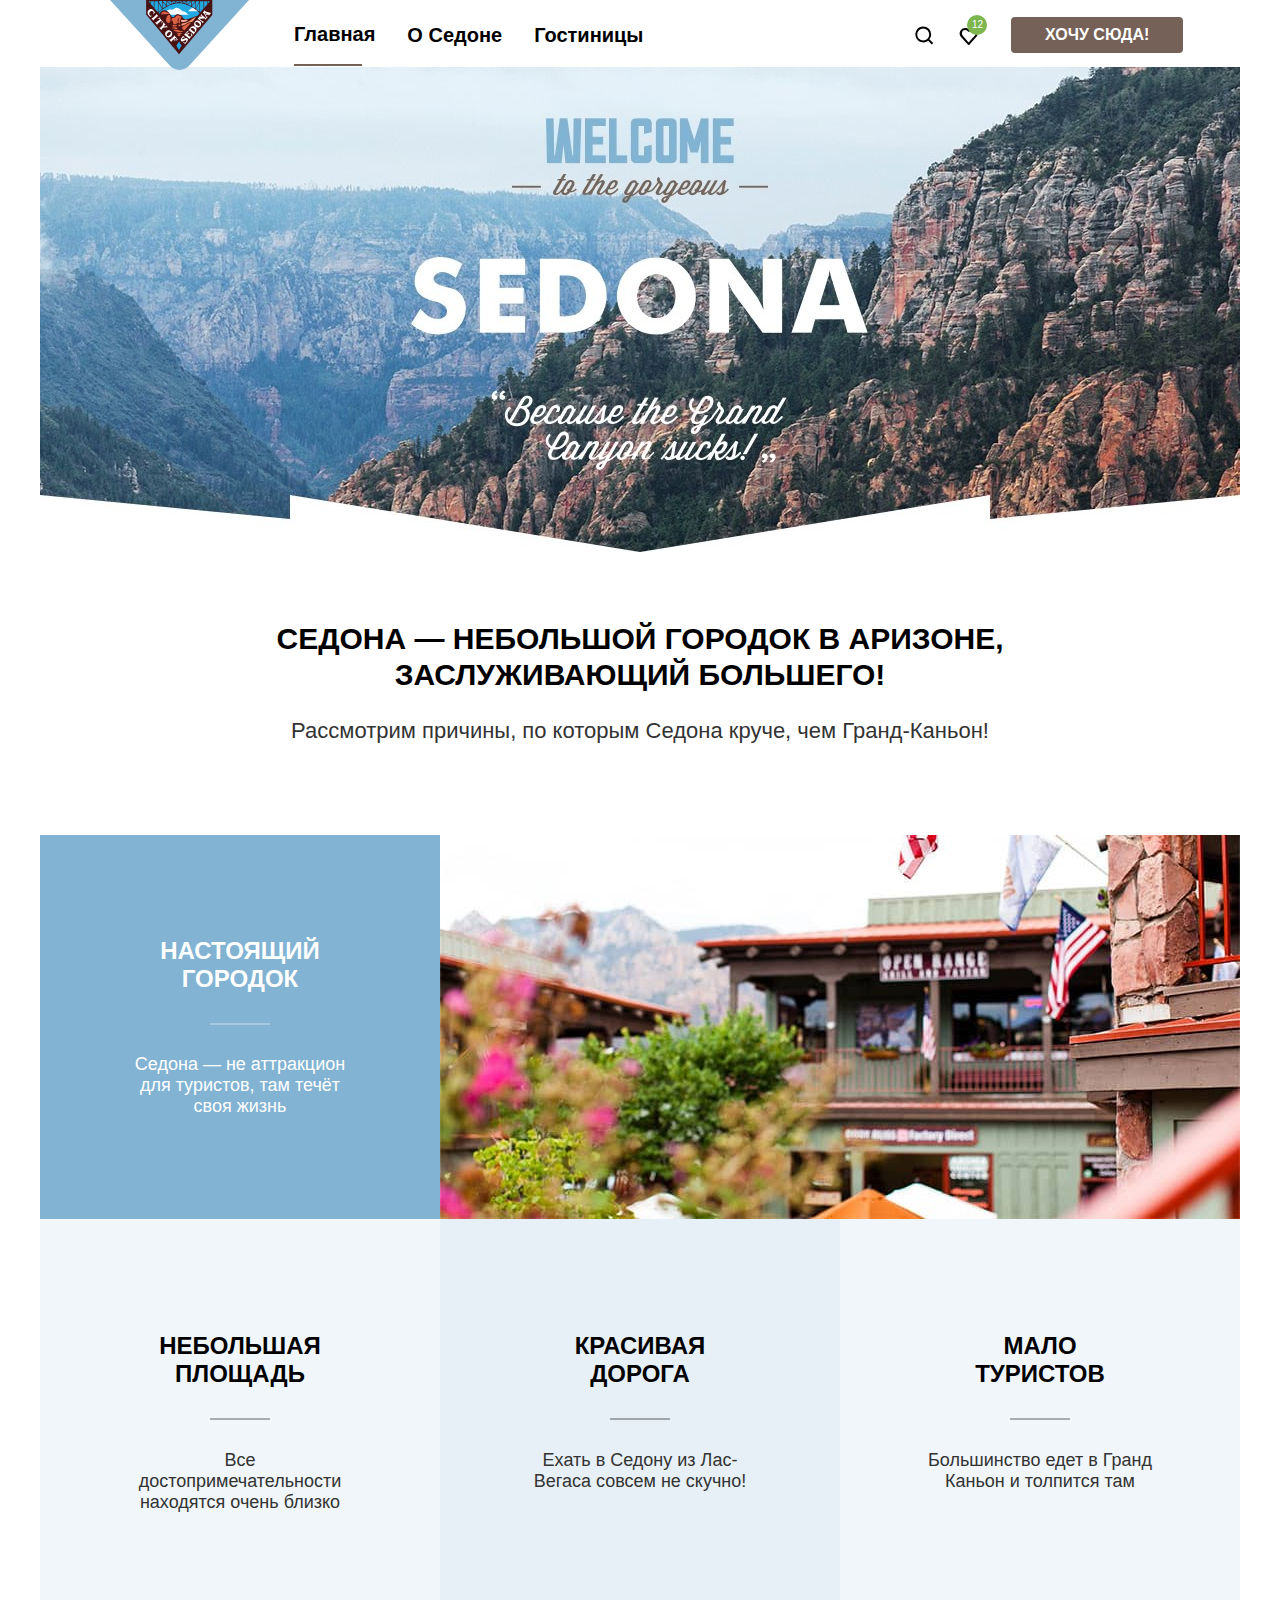
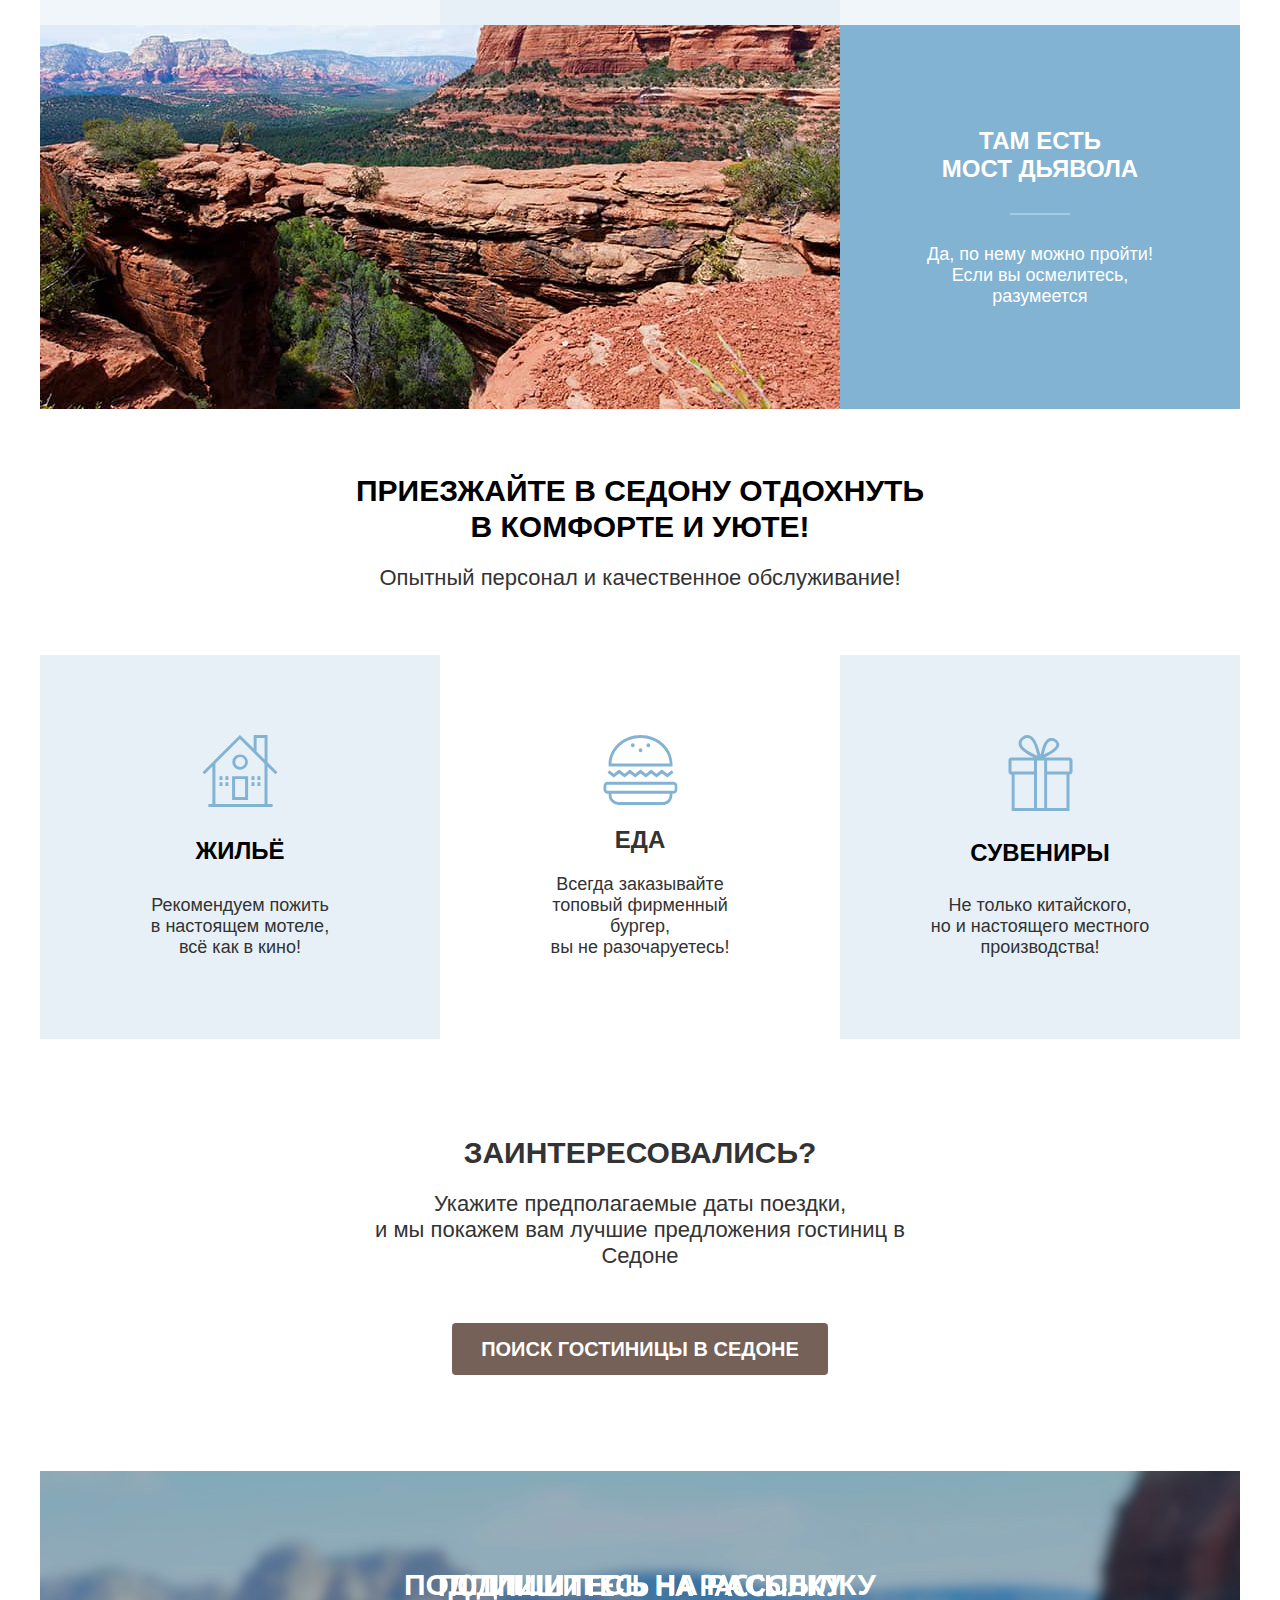
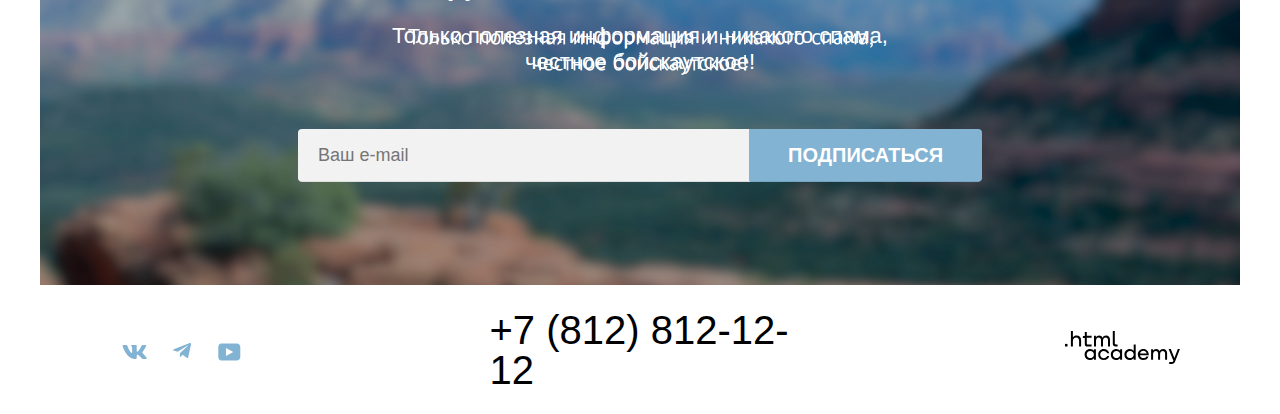
==== commit 53839f4d: "Правки имен файлов и фокус инпута" ====
--- a/index.html
+++ b/index.html
@@ -4,13 +4,13 @@
     <meta charset="utf-8">
     <title>HTML Academy: Седона</title>
     <link rel="stylesheet" href="styles/styles.css">
-    <link rel="icon" href="favicon.ico">
+    <link rel="icon" href="favicon.png">
   </head>
   <body>
     <header class="page-header main-header">
 
       <nav class="navigation">
-        <div class="logo_index"> <img src="images/header-logo.svg" alt="Логотип городка Седона на главной странице" width="139" height="70" > </div>
+        <a href="index.html" class="logo_index"> <img src="images/header-logo.svg" alt="Логотип городка Седона на главной странице." width="139" height="70" > </a>
         <ul class="navigation_list navigation_pages">
           <li class="navigation_item nav-main curent-page-main">
             <a class="navigation_link" href="index.html"> Главная </a>
@@ -23,21 +23,21 @@
             <a class="navigation_link" href="catalog.html"> Гостиницы </a>
           </li>
         </ul>
-        <ul class="navigation_list navigation_interfice">
-          <li class="navigation_item interfice-search">
+        <ul class="navigation_list navigation_interface">
+          <li class="navigation_item interface-search">
             <a class="navigation_link" href="#">
               <span class="visually-hidden">Поиск</span>
-              <img src="images/icons/search.svg" alt="Кнопка поиска" width="19" height="19">
+              <img src="images/icons/search.svg" alt="Кнопка поиска." width="19" height="19">
             </a>
           </li>
-          <li class="navigation_item interfice-favorites">
+          <li class="navigation_item interface-favorites">
             <a class="navigation_link" href="#">
               <span class="number-of-favorite">12</span>
               <span class="visually-hidden">Избранное</span>
-            <img src="images/icons/favorite.svg" alt="Кнопка избранного" width="19" height="17">
+            <img src="images/icons/favorite.svg" alt="Кнопка избранного." width="19" height="17">
             </a>
           </li>
-          <li class="navigation_item interfice-go">
+          <li class="navigation_item interface-go">
             <a class="lets_go_button" href="#"> Хочу сюда! </a>
           </li>
         </ul>
@@ -47,7 +47,7 @@
     <main class="main_index main-container">
       <div class="page-container">
         <h1 class="visually-hidden"> Welcome to Sedona </h1>
-        <img src="images/Wellcome-photo.jpg" alt="Фон приветственной фотографии Седоны" class="welcome_photo" width="1200" height="485">
+        <img src="images/welcome-photo.jpg" alt="Фон приветственной фотографии Седоны." class="welcome_photo" width="1200" height="485">
         <div class="advantages">
           <h2 class="sedona_short_description"> Седона — небольшой городок в Аризоне,<br> заслуживающий большего! </h2>
           <p class="advantages_intro">Рассмотрим причины, по которым Седона круче, чем Гранд-Каньон!</p>
@@ -61,7 +61,7 @@
               <p class="advantages_description advantages_description_white">Седона — не аттракцион для туристов, там течёт своя жизнь</p>
             </div>
             <div class="advantages_photo-wrapper">
-              <img class="advantages_photo" src="images/advanteges/photo-1.jpg" width="800" height="100%" alt="Фотография городка">
+              <img class="advantages_photo" src="images/advanteges/photo-1.jpg" width="800" height="100%" alt="Фотография городка.">
             </div>
 
           <li class="advantages_item advantages-soft-blue">
@@ -74,7 +74,7 @@
             </div>
           </li>
 
-          <li class="advantages_item advantages-soft-blue-tansporent">
+          <li class="advantages_item advantages-soft-blue-transparent">
             <div class="advantages_block">
               <div class="advantages-description-soft-blue">
                 <h3 class="advantages_title">Красивая <br> дорога</h3>
@@ -101,7 +101,7 @@
               <p class="advantages_description advantages_description_white">Да, по нему можно пройти! Если вы осмелитесь, разумеется</p>
             </div>
             <div class="advantages_photo-wrapper advantages_photo-wrapper-bridge">
-              <img class="advantages_photo" src="images/advanteges/photo-2.jpg" width="800" height="100%" alt="Фотография моста дьявола">
+              <img class="advantages_photo" src="images/advanteges/photo-2.jpg" width="800" height="100%" alt="Фотография моста дьявола.">
             </div>
           </li>
 
@@ -112,10 +112,10 @@
             </div>
           </li>
 
-          <li class="advantages_item advantages-soft-blue-tansporent">
+          <li class="advantages_item advantages-soft-blue-transparent">
             <div class="advantages_block">
               <div class="iconed-advantages-description-wrapper">
-                <img class="advantages_icon" src="images/icons/home-icon.svg" alt="иконка жилья" width="76" height="72">
+                <img class="advantages_icon" src="images/icons/home-icon.svg" alt="иконка жилья." width="76" height="72">
                 <h3 class="advantages_title">Жильё</h3>
                 <p class="advantages_description"> Рекомендуем пожить <br> в настоящем мотеле,<br> всё как в кино!</p>
               </div>
@@ -125,17 +125,17 @@
           <li class="advantages_item">
             <div class="advantages_block">
               <div class="iconed-advantages-description-wrapper">
-                <img class="advantages_icon" src="images/icons/food.svg" alt="иконка еды" width="75" height="70">
+                <img class="advantages_icon" src="images/icons/food.svg" alt="иконка еды." width="75" height="70">
                 <h3 class="advantages_title">Еда</h3>
                 <p class="advantages_description"> Всегда заказывайте <br> топовый фирменный бургер,<br> вы не разочаруетесь!</p>
               </div>
             </div>
           </li>
 
-          <li class="advantages_item advantages-soft-blue-tansporent">
+          <li class="advantages_item advantages-soft-blue-transparent">
             <div class="advantages_block">
               <div class="iconed-advantages-description-wrapper">
-                <img class="advantages_icon" src="images/icons/souvenirs-icon.svg" alt="иконка сувениров" width="65" height="76">
+                <img class="advantages_icon" src="images/icons/souvenirs-icon.svg" alt="иконка сувениров." width="65" height="76">
                 <h3 class="aadvantages_title">Сувениры</h3>
                 <p class="advantages_description"> Не только китайского,<br> но и настоящего местного<br> производства!</p>
               </div>
@@ -163,7 +163,7 @@
           <div class="newsletter-wrapper">
             <h2 class="newsletter_title">Подпишитесь на рассылку</h2>
             <p class="newsletter_description">Только полезная информация и никакого спама,<br> честное бойскаутское!</p>
-            <div class="sub_modul-wrapper">
+            <div class="sub_module-wrapper">
               <form action="https://echo.htmlacademy.ru/" method="post" class="newsletter_subscribe">
                 <input class="subscribe" type="email" placeholder="Ваш e-mail" name="newsletter-email" >
                 <button type="submit" class="subscribe_button">Подписаться</button>
@@ -228,7 +228,7 @@
       </div>
     </footer>
 
-    <div class="modal-container turn-off-modal">
+    <div class="modal-container turn-off-modal  visually-hidden">
         <div class="modal">
 
           <span class="closing-modal">
@@ -270,7 +270,8 @@
                 <circle cx="13" cy="13" r="13" fill="#83B3D3"/><path fill-rule="evenodd" clip-rule="evenodd"
                 d="M12 7h2v2h-2V7Zm2 12h-2v-9h2v9Z" fill="#fff"/>
                </svg>
-               <span class="info-banner">Укажите количество детей, которые будут с вами, возраст которых от 6 до 18 лет. Дети до 6 лет размещаются бесплатно.</span>
+               <div class="info-banner">Укажите количество детей, которые будут с вами, возраст которых от 6 до 18 лет. Дети до 6 лет размещаются бесплатно.</div>
+               <div class="banner-element"></div>
 
               <div class="buttons-wrapper-modal buttons-wrapper-modal-add">
                 <button class="plus-minus" type="submit">
--- a/styles/styles.css
+++ b/styles/styles.css
@@ -76,7 +76,7 @@
   background-color:#756257;
   border: none;
   position: relative;
-  bottom: -16px;
+  bottom: -18px;
 }
 
 .nav-about {
@@ -102,7 +102,7 @@
   margin-left: 70px;
 }
 
-.navigation_interfice{
+.navigation_interface{
   margin-left: auto;
   width: 300px;
   display: flex;
@@ -110,11 +110,11 @@
   margin-right: 25px;
 }
 
-.interfice-search {
+.interface-search {
   margin-right: 25px;
 }
 
-.interfice-favorites {
+.interface-favorites {
   margin-right: 33px;
 }
 
@@ -156,8 +156,8 @@
   display: flex;
   flex-wrap: wrap;
   width: 1200px;
-  padding: 0px;
-  margin-top: 0px;
+  padding: 0;
+  margin-top: 0;
 }
 
 .advantages_item {
@@ -209,7 +209,7 @@
   text-transform: uppercase;
   color: #000000;
   background-color: #FFFFFF;
-  margin: 34px auto 0px auto;
+  margin: 34px auto 0 auto;
   padding: 30px;
   padding-bottom: 0;
 }
@@ -246,6 +246,7 @@
   display: flex;
   flex-direction: column;
   background-color: #FFFFFF;
+  min-height: 278px;
 }
 
 .sedona_short_description {
@@ -253,7 +254,7 @@
 }
 
 .advantages_intro {
-  margin: 0px auto 60px auto;
+  margin: 0 auto 60px auto;
   box-sizing: border-box;
   padding: 0 30px 30px 30px;
 }
@@ -267,7 +268,7 @@
   z-index: 1;
   top: 15px;
   right: 253px;
-  font-family: 'PT Sans';
+  font-family: 'PT Sans', sans-serif;
   font-style: normal;
   font-weight: 400;
   font-size: 10px;
@@ -308,7 +309,7 @@
   margin-top: 14px;
 }
 
-.interfice-go {
+.interface-go {
   margin-bottom: 20px;
   display: flex;
 }
@@ -327,7 +328,7 @@
   box-sizing: border-box;
 }
 
-.advantages_intro{
+.advantages_intro {
   font-family: "PT Sans", sans-serif;
   font-style: normal;
   font-weight: 400;
@@ -372,7 +373,7 @@
 .advantages_description_white {
   background-color: #82B3D3;
   color: #FFFFFF;
-  margin: 0px;
+  margin: 0;
 }
 
 .advantages-soft-blue {
@@ -380,7 +381,7 @@
 background-color: rgba(131, 179, 211, 0.12);
 }
 
-.advantages-soft-blue-tansporent {
+.advantages-soft-blue-transparent {
   color: #000000;
   background-color: rgba(131, 179, 211, 0.2);
 }
@@ -393,7 +394,7 @@
   line-height: 28px;
   text-align: center;
   text-transform: uppercase;
-  margin: 0px;
+  margin: 0;
 }
 
 footer {
@@ -515,7 +516,7 @@
 .hotel_title {
   margin-top: 16px;
   margin-bottom: 16px;
-  font-family: 'PT Sans';
+  font-family: 'PT Sans', sans-serif;
   font-style: normal;
   font-weight: 700;
   font-size: 24px;
@@ -574,7 +575,7 @@
 
 .subscribe {
   background: #F2F2F2;
-  border-radius: 4px 0px 0px 4px;
+  border-radius: 4px 0 0 4px;
   width: 452px;
   height: 52px;
   border: none;
@@ -659,7 +660,7 @@
 .departure-date:focus,
 .adult-choose:focus,
 .children-choose:focus {
-  font-family: 'PT Sans';
+  font-family: 'PT Sans', sans-serif;
   font-style: normal;
   font-weight: 700;
   font-size: 18px;
@@ -685,7 +686,7 @@
 .catalog-range-slider {
   width: 288px;
   height: 160px;
-  padding: 0px;
+  padding: 0;
   margin: 0 70px 0 0;
   border: none;
   position: relative;
@@ -703,7 +704,7 @@
   margin-bottom: 32px;
 }
 
-.sub_modul-wrapper {
+.sub_module-wrapper {
   align-self: center;
 }
 
@@ -718,10 +719,10 @@
   text-transform: uppercase;
   color: #FFFFFF;
   background-color: #82B3D3;
-  border-radius: 0px 4px 4px 0px;
+  border-radius: 0 4px 4px 0;
   border: none;
   min-height: 52px;
-  padding: 0px;
+  padding: 0;
   width: 244px;
   cursor: pointer;
 }
@@ -744,7 +745,7 @@
 }
 
 .catalog_filter {
-  background-image: url("../images/filter_back.jpg");
+  background-image: url("../images/filter-back.jpg");
   background-size: 100% auto;
   background-repeat: no-repeat;
   background-color: #82B3D3;
@@ -813,12 +814,12 @@
   margin-right: 11.3px;
 }
 
-.breadcrumbs_item-curen {
+.breadcrumbs_item-current {
   margin-left: 10.8px;
 }
 
 .catalog_filter_title {
-  font-family: 'PT Sans';
+  font-family: 'PT Sans', sans-serif;
   font-style: normal;
   font-weight: 700;
   font-size: 20px;
@@ -864,7 +865,7 @@
   width: 143px;
   background: #F2F2F2;
   border-radius: 4px;
-  font-family: 'PT Sans';
+  font-family: 'PT Sans', sans-serif;
   font-style: normal;
   font-weight: 400;
   font-size: 18px;
@@ -907,12 +908,11 @@
 .price-controls input {
   width: 50px;
   color: #000000;
-  font-family: 'PT Sans';
+  font-family: 'PT Sans', sans-serif;
   font-style: normal;
   font-weight: 700;
   font-size: 18px;
   margin: 0;
-  color: inherit;
   background: none;
   border: none
 }
@@ -953,20 +953,20 @@
 
 .range-toggle:focus {
   outline: 3px solid #83B3D3;
-  box-shadow: 0px 4px 10px rgba(0, 0, 0, 0.25);
+  box-shadow: 0 4px 10px rgba(0, 0, 0, 0.25);
   border-radius: 5px;
 
 }
 
 .range-toggle:hover {
   background: #FFFFFF;
-  box-shadow: 0px 4px 10px rgba(0, 0, 0, 0.25);
+  box-shadow: 0 4px 10px rgba(0, 0, 0, 0.25);
   border-radius: 5px;
 }
 
 .range-toggle:active {
   outline: 2px solid #83B3D3;
-  box-shadow: 0px 7px 15px rgba(0, 0, 0, 0.4);
+  box-shadow: 0 7px 15px rgba(0, 0, 0, 0.4);
   border-radius: 5px;
 }
 
@@ -978,25 +978,6 @@
   left: 206px
 }
 
-.btn-transparent {
-  display: block;
-  margin-left: 85px;
-  padding: 6px 20px;
-  width: 137px;
-  font-size: 14px;
-  line-height: 20px;
-  color: #fff;
-  text-transform: uppercase;
-  background: transparent;
-  border: 2px solid #fff;
-  border-radius: 2px;
-  cursor: pointer
-}
-
-.btn-transparent:hover {
-  color: #000;
-  background: #fff
-}
 
 .buttons-wrapper {
   display: flex;
@@ -1041,12 +1022,17 @@
   margin-right: 16px;
 }
 
+.control_input:focus ~ .control-mark {
+  outline: #83B3D3 Solid 3px;
+  border-radius: 4px;
+}
+
 .control {
   align-items: center;
   padding: 0;
 }
 
-.control-swimmingpool {
+.control-swimming-pool {
   display: flex;
   position: relative;
   margin-bottom: 16px;
@@ -1194,24 +1180,29 @@
   content: "";
 }
 
-.checkbox-tupe-ac:hover .radio-otion-describtion {
+.checkbox-type-ac:hover .radio-option-description {
   color: rgba(200, 217, 231, 1);
 }
 
-.checkbox-tupe-ac:hover .control-radio {
+.checkbox-type-ac:hover .control-radio {
   background-color: rgba(200, 217, 231, 1);
 }
 
-.checkbox-tupe-ac:active .radio-otion-describtion {
+.checkbox-type-ac:active .radio-option-description {
   color: rgba(153, 183, 209, 1);
 }
 
-.checkbox-tupe-ac:active .control-radio {
+.checkbox-type-ac:active .control-radio {
   background-color: rgba(153, 183, 209, 1);
 }
 
+.control-input-ac:focus ~ .control-radio {
+  outline: #83B3D3 Solid 3px;
+  border-radius: 50%;
+}
+
 .accept_button {
-  font-family: 'PT Sans';
+  font-family: 'PT Sans', sans-serif;
   font-style: normal;
   font-weight: 700;
   font-size: 16px;
@@ -1228,7 +1219,7 @@
 }
 
 .reset_button {
-  font-family: 'PT Sans';
+  font-family: 'PT Sans', sans-serif;
   font-style: normal;
   font-weight: 700;
   font-size: 16px;
@@ -1306,7 +1297,7 @@
   appearance: none;
   border: 2px solid;
   border-color: #E5E5E5;
-  background-image: url("../images/icons/Vector-down.svg") ;
+  background-image: url("../images/icons/vector-down.svg") ;
   background-repeat: no-repeat;
   background-position: right 18px center;
 }
@@ -1332,7 +1323,7 @@
   margin-top: 26px;
 }
 
-.search_resaults_title {
+.search_results_title {
   margin-right: 200px;
 }
 
@@ -1341,7 +1332,7 @@
   width: 160px;
   justify-content: space-between;
   flex-wrap: wrap;
-  row-gap: 0px;
+  row-gap: 0;
 }
 
 .options_icons-wrapper a {
@@ -1357,7 +1348,7 @@
   align-items: center;
 }
 
-.search_resaults_title {
+.search_results_title {
   font-family: 'PT Sans', sans-serif;
   font-style: normal;
   font-weight: 700;
@@ -1408,7 +1399,7 @@
 
 .hotel_type {
   width: 140px;
-  font-family: 'PT Sans';
+  font-family: 'PT Sans', sans-serif;
   font-style: normal;
   font-weight: 400;
   font-size: 18px;
@@ -1416,7 +1407,7 @@
 }
 
 .hotel_price {
-  font-family: 'PT Sans';
+  font-family: 'PT Sans', sans-serif;
   font-style: normal;
   font-weight: 400;
   font-size: 18px;
@@ -1456,7 +1447,7 @@
 }
 
 .hotel_card_button-more {
-  font-family: 'PT Sans';
+  font-family: 'PT Sans', sans-serif;
   font-style: normal;
   font-weight: 700;
   font-size: 16px;
@@ -1473,7 +1464,7 @@
 }
 
 .hotel_card_button-favorite {
-  font-family: 'PT Sans';
+  font-family: 'PT Sans', sans-serif;
   font-style: normal;
   font-weight: 700;
   font-size: 16px;
@@ -1490,7 +1481,7 @@
 }
 
 .hotel_card_button-favorite-chosed {
-  font-family: 'PT Sans';
+  font-family: 'PT Sans', sans-serif;
   font-style: normal;
   font-weight: 700;
   font-size: 16px;
@@ -1507,7 +1498,7 @@
 }
 
 .rating {
-  font-family: 'PT Sans';
+  font-family: 'PT Sans', sans-serif;
   font-style: normal;
   font-weight: 400;
   font-size: 16px;
@@ -1548,7 +1539,7 @@
   height: 20px;
 }
 
-.underliner {
+.underline {
   width: 1060px;
   height: 1px;
   background-color: #E6E6E6;
@@ -1645,7 +1636,7 @@
 }
 
 .pagination-white a {
-  font-family: 'PT Sans';
+  font-family: 'PT Sans', sans-serif;
   font-style: normal;
   font-weight: 400;
   font-size: 22px;
@@ -1659,15 +1650,6 @@
   display: block;
 }
 
-.amaunt-title {
-  font-family: 'PT Sans', sans-serif;
-  font-style: normal;
-  font-weight: 400;
-  font-size: 18px;
-  line-height: 21px;
-  color: #333333;
-}
-
 .newsletter_title-catalog {
   font-family: 'PT Sans', sans-serif;
   font-style: normal;
@@ -1760,7 +1742,7 @@
   width: 717px;
   min-height: 576px;
   background-color: #FFFFFF;
-  box-shadow: 0px 25px 50px rgba(0, 0, 0, 0.15);
+  box-shadow: 0 25px 50px rgba(0, 0, 0, 0.15);
   border-radius: 30px;
   margin: auto auto auto auto;
   padding: 64px 70px;
@@ -1845,7 +1827,7 @@
   padding-top: 12px;
   padding-bottom: 12px;
   padding-left: 20px;
-  font-family: 'PT Sans';
+  font-family: 'PT Sans', sans-serif;
   font-style: normal;
   font-weight: 700;
   font-size: 18px;
@@ -1879,6 +1861,27 @@
   margin-left: 18px;
 }
 
+.departure-date:hover,
+.arrival-date:hover {
+  background-image:   url("../images/icons/calendar.png");
+  background-repeat: no-repeat;
+  background-position: center right 20px;
+}
+
+.departure-date:active,
+.arrival-date:active {
+  background-image:   url("../images/icons/calendar.png");
+  background-repeat: no-repeat;
+  background-position: center right 20px;
+}
+
+.departure-date:focus,
+.arrival-date:focus {
+  background-image:   url("../images/icons/calendar.png");
+  background-repeat: no-repeat;
+  background-position: center right 20px;
+}
+
 .button-find {
   font-family: 'PT Sans', sans-serif;
   font-style: normal;
@@ -1893,7 +1896,7 @@
   border-radius: 10px;
   border: none;
   height: 60px;
-  padding: 0px;
+  padding: 0;
   width: 100%;
   cursor: pointer;
 }
@@ -1907,7 +1910,7 @@
   top: 51px;
   left: 155px;
   color: #FF5757;
-  font-family: 'PT Sans';
+  font-family: 'PT Sans', sans-serif;
   font-style: normal;
   font-weight: 400;
   font-size: 16px;
@@ -1919,7 +1922,7 @@
   top: 51px;
   left: 155px;
   color: #333333;
-  font-family: 'PT Sans';
+  font-family: 'PT Sans', sans-serif;
   font-style: normal;
   font-weight: 400;
   font-size: 16px;
@@ -1998,7 +2001,7 @@
 }
 
 .buttons-wrapper-modal input{
-  font-family: 'PT Sans';
+  font-family: 'PT Sans', sans-serif;
   font-style: normal;
   font-weight: 700;
   font-size: 18px;
@@ -2018,15 +2021,16 @@
   bottom: 12px;
 }
 
-.info-banner::before {
-  content: "";
-  width: 9px;
-  height: 9px;
+.banner-element {
   background-color: rgba(51, 51, 51, 1);
-  z-index: 10;
+  width: 15px;
+  height: 15px;
   position: absolute;
-  color: #000;
-  border: #000000;
+  transform: rotate(45deg);
+  box-shadow: 0 15px 30px rgba(0, 0, 0, 0.3);
+  left: 63px;
+  bottom: -12px;
+  z-index: -1;
 }
 
 .info-banner {
@@ -2044,10 +2048,10 @@
   line-height: 20px;
   color: #FFFFFF;
   background: #333333;
-  box-shadow: 0px 15px 30px rgba(0, 0, 0, 0.3);
+  box-shadow: 0 15px 30px rgba(0, 0, 0, 0.3);
   border-radius: 10px;
 }
 
-.info-svg:hover +.info-banner {
+.info-svg:hover ~ div{
  z-index: 1;
 }
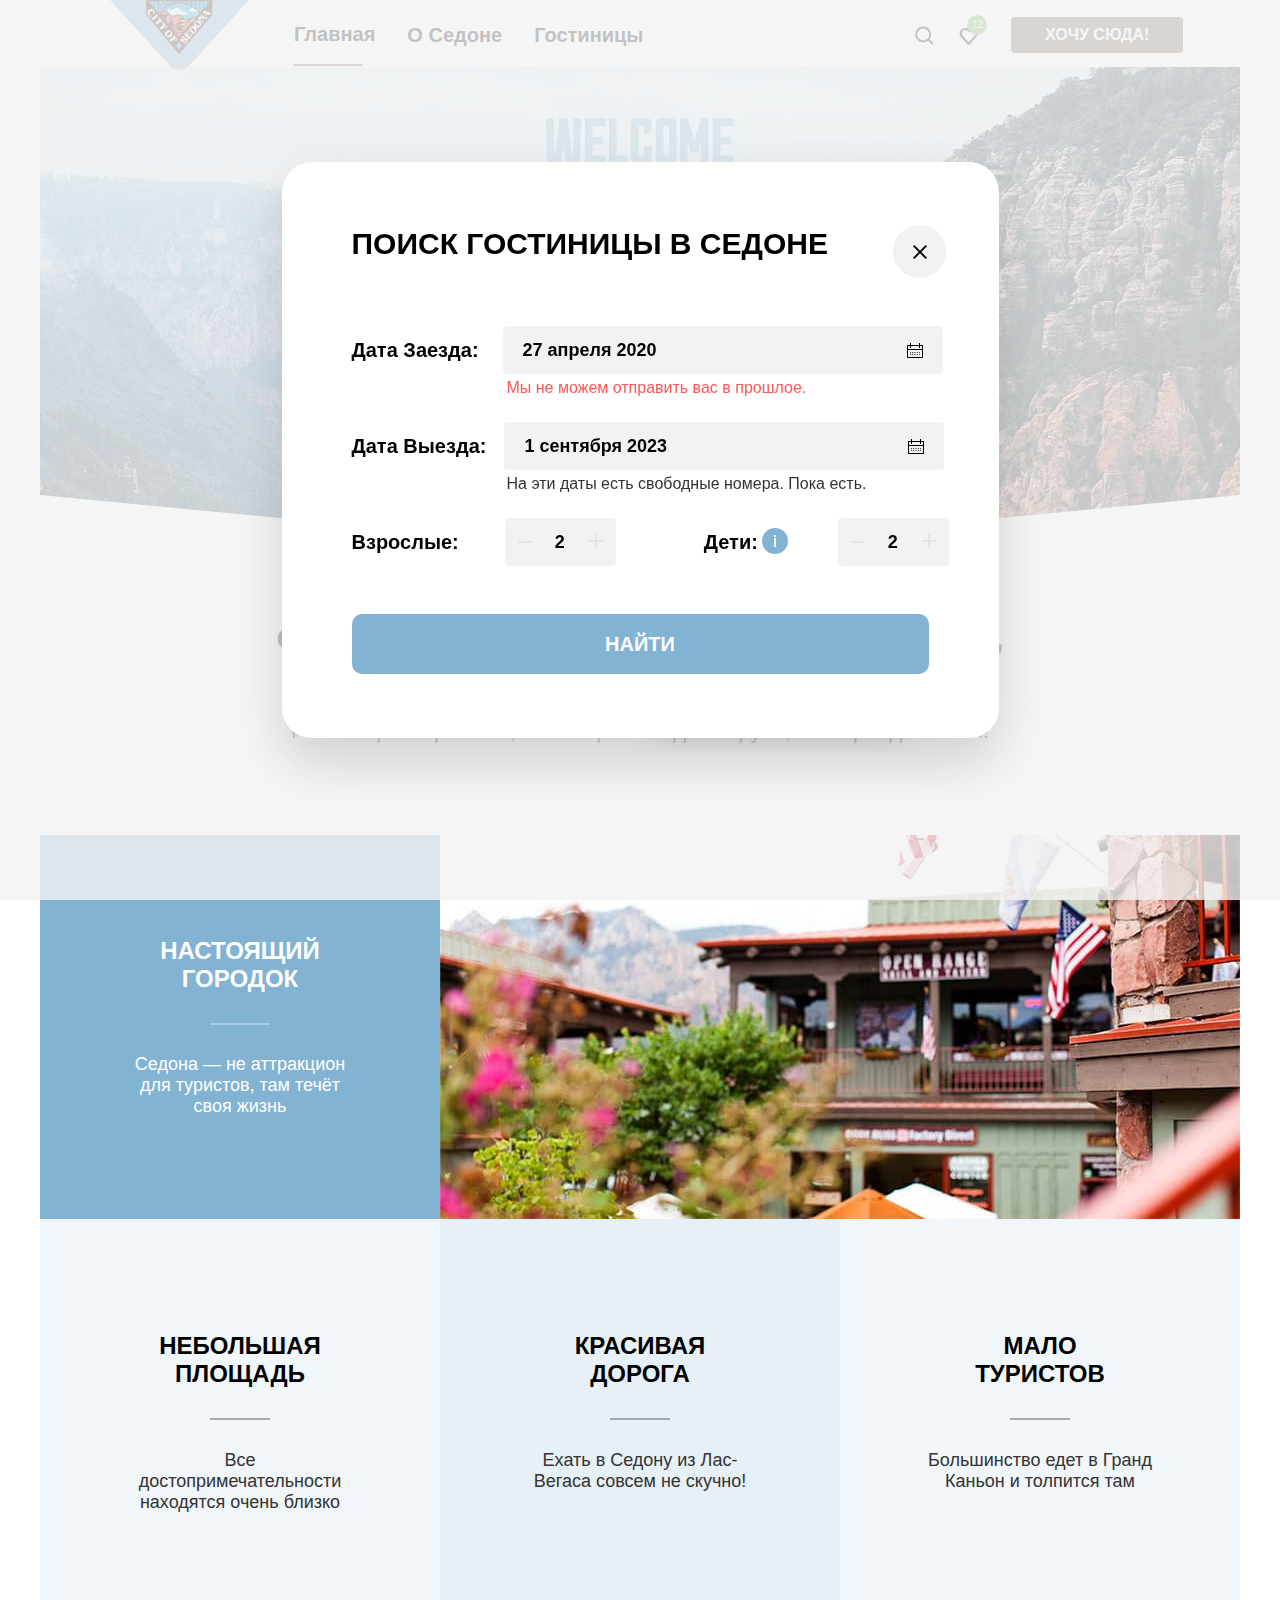
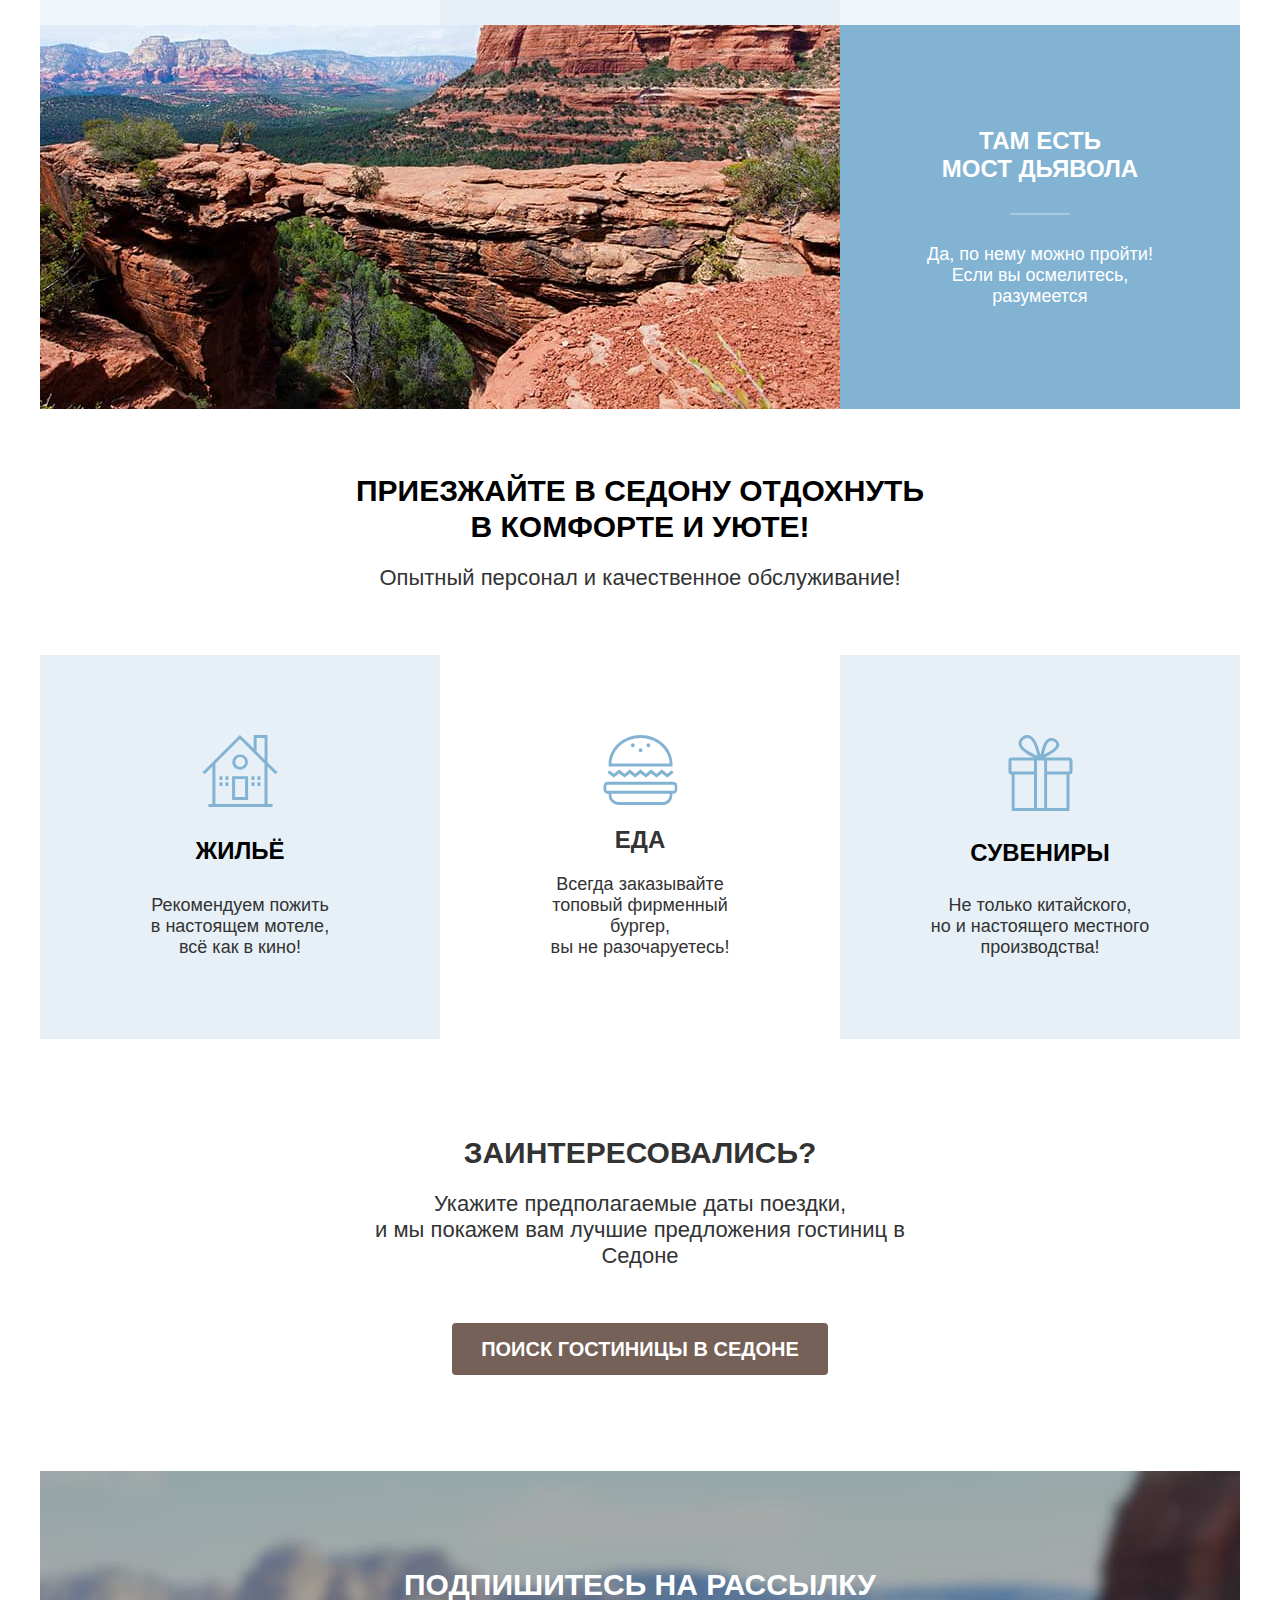
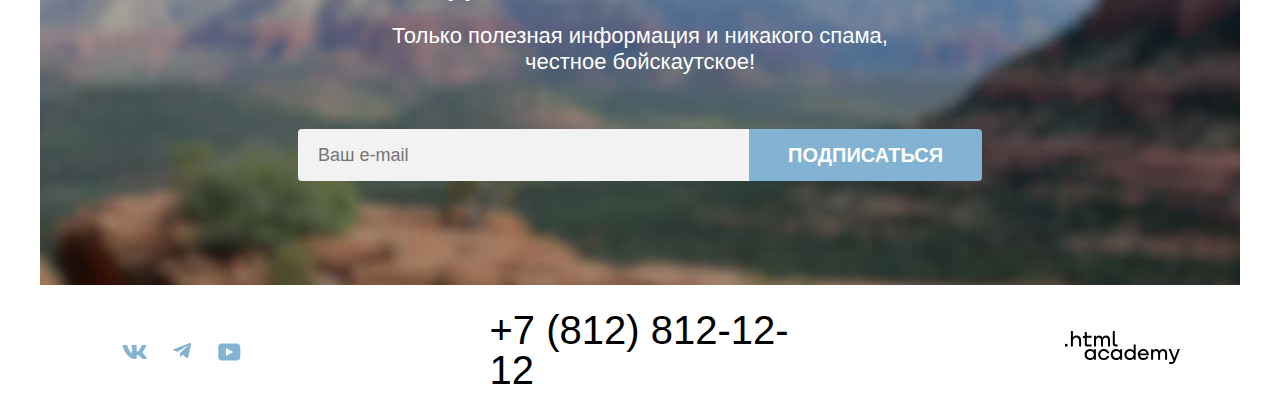
==== commit 7c98f975: "Merge pull request #4 from Alfa321Beta/master" ====
--- a/index.html
+++ b/index.html
@@ -165,7 +165,7 @@
             <p class="newsletter_description">Только полезная информация и никакого спама,<br> честное бойскаутское!</p>
             <div class="sub_module-wrapper">
               <form action="https://echo.htmlacademy.ru/" method="post" class="newsletter_subscribe">
-                <input class="subscribe" type="email" placeholder="Ваш e-mail" name="newsletter-email" >
+                <input class="subscribe" type="email" placeholder="Ваш e-mail" name="newsletter-email" required>
                 <button type="submit" class="subscribe_button">Подписаться</button>
               </form>
             </div>
@@ -179,21 +179,21 @@
 
           <ul class="social_list">
             <li class="social_list_item-vk">
-              <a class="button" href="https://vk.com/htmlacademy">
+              <a class="button" target="_blank" href="https://vk.com/htmlacademy">
                 <svg class="vk-svg social-icon" aria-hidden="true" focusable="false" width="25" height="14" fill="none" xmlns="http://www.w3.org/2000/svg"><path fill-rule="evenodd" clip-rule="evenodd" d="M24.1 1c.2-.6 0-1-.8-1h-2.6c-.7 0-1 .3-1.1.7 0 0-1.4 3.2-3.3 5.3-.6.6-.9.8-1.2.8-.2 0-.4-.2-.4-.7V.9c0-.6-.2-.9-.8-.9h-4c-.5 0-.8.3-.8.6 0 .6 1 .8 1 2.5V7c0 .8 0 1-.4 1-.9 0-3-3.2-4.3-6.9-.3-.7-.5-1-1.2-1H1.6C.8 0 .6.3.6.7c0 .7 1 4.1 4.2 8.6 2.2 3 5.2 4.7 8 4.7 1.7 0 1.9-.4 1.9-1v-2.3c0-.8.2-.9.7-.9.4 0 1 .2 2.6 1.7 1.8 1.7 2 2.5 3 2.5h2.7c.7 0 1.1-.4 1-1.1-.3-.7-1.2-1.8-2.3-3L20.6 8c-.4-.5-.3-.7 0-1.1 0 0 3.2-4.4 3.5-6Z"/></svg>
                 <span class="visually-hidden">ВКонтакте</span>
               </a>
             </li>
 
             <li class="social_list_item-yt">
-              <a class="button" href="tg://resolve?domain=htmlacademy">
+              <a class="button" target="_blank" href="tg://resolve?domain=htmlacademy">
                 <svg class="yt-svg social-icon" aria-hidden="true" focusable="false" width="18" height="16" fill="none" xmlns="http://www.w3.org/2000/svg"><path d="M16.8.1.8 6.2c-1 .5-1 1-.2 1.4l4.1 1.2 9.5-6c.5-.2.9 0 .5.2l-7.6 7-.3 4.2c.4 0 .6-.2.8-.4l2-2 4.1 3c.8.5 1.3.3 1.5-.6L18 1.4c.3-1.1-.4-1.6-1.1-1.3Z" /></svg>
                 <span class="visually-hidden">Youtube</span>
               </a>
             </li>
 
             <li class="social_list_item-tg">
-              <a class="button" href="https://www.youtube.com/user/htmlacademyru">
+              <a class="button" target="_blank" href="https://www.youtube.com/user/htmlacademyru">
                 <svg class="tg-svg social-icon" aria-hidden="true" focusable="false" width="23" height="18" fill="none" xmlns="http://www.w3.org/2000/svg"><path d="M19 .5H3.4C1.6.5.3 2.1.3 3.9v10c0 2 1.3 3.6 3.2 3.6h15.7c1.6 0 3.1-1.6 3.1-3.4V3.9C22.1 2.1 20.8.5 19 .5ZM8 13V5l7.3 4L8 13Z" /></svg>
                 <span class="visually-hidden">Телеграм</span>
               </a>
@@ -206,7 +206,7 @@
         </address>
 
         <p class="about-text">
-          <a class="htmlacademy-link" href="https://htmlacademy.ru/">
+          <a class="htmlacademy-link" target="_blank" href="https://htmlacademy.ru/">
             <svg class="html-svg social-icon" aria-hidden="true" focusable="false" width="115" height="33" viewBox="0 0 115 33" fill="none" xmlns="http://www.w3.org/2000/svg">
             <path d="M0 12.9V15.5H2.5V12.9H0Z"/>
             <path d="M11.6 4.5C10 4.5 8.8 5.2 8 6.2H7.9V0H5.9V15.5H7.9V10.2C7.9 8.1 9.2 6.6 11.2 6.6C13 6.6 14.1 8 14.1 9.8V15.5H16.1V9.4C16.2 6.4 14.3 4.5 11.6 4.5Z" />
@@ -228,24 +228,24 @@
       </div>
     </footer>
 
-    <div class="modal-container turn-off-modal  visually-hidden">
+    <div class="modal-container is-active">
         <div class="modal">
 
-          <span class="closing-modal">
-            <svg xmlns="http://www.w3.org/2000/svg" width="14" height="14" fill="none" viewBox="0 0 14 14"><path fill="" d="M14 1.292 12.708 0 7 5.708 1.292 0 0 1.292 5.708 7 0 12.708 1.292 14 7 8.292 12.708 14 14 12.708 8.292 7 14 1.292Z"/></svg>
-          </span>
+          <button class="closing-modal" aria-label="Закрыть окно.">
+            <svg xmlns="http://www.w3.org/2000/svg" width="14" height="14" title="Закрыть окно." fill="none" viewBox="0 0 14 14"><path fill="" d="M14 1.292 12.708 0 7 5.708 1.292 0 0 1.292 5.708 7 0 12.708 1.292 14 7 8.292 12.708 14 14 12.708 8.292 7 14 1.292Z"/></svg>
+          </button>
 
           <h2 class="modal-title">Поиск гостиницы в Седоне</h2>
           <form class="calendar-hotel calendar-hotel-off" action="https://echo.htmlacademy.ru" method="post">
             <div class="calendar-line">
               <label for="arrivals">Дата Заезда:</label>
-              <input class="arrival-date" type="text" name="arrivals" id="arrivals" value="27 апреля 2020">
+              <input class="arrival-date" type="text" name="arrivals" id="arrivals" value="27 апреля 2020" required>
               <span class="error-data">Мы не можем отправить вас в прошлое.</span>
             </div>
 
             <div class="calendar-line">
              <label for="departure">Дата Выезда:</label>
-             <input class="departure-date" type="text" name="departure" id="departure" value="1 сентября 2023">
+             <input class="departure-date" type="text" name="departure" id="departure" value="1 сентября 2023" required>
              <span class="correct-date">На эти даты есть свободные номера. Пока есть.</span>
             </div>
 
@@ -257,7 +257,7 @@
                   <button class="plus-minus" type="submit">
                     <svg class="-class" width="14" height="2" viewBox="0 0 14 2" fill="none" xmlns="http://www.w3.org/2000/svg"><path d="M0 0v2h14V0H0Z" fill="" fill-opacity=".3"/></svg>
                   </button>
-                  <input class="adult-choose" type="text" name="adult" id="adult" value="2">
+                  <input class="adult-choose" type="text" name="adult" id="adult" value="2" required>
                   <button class="plus-minus" type="submit">
                     <svg width="14" height="14" viewBox="0 0 14 14" fill="none" xmlns="http://www.w3.org/2000/svg"><path d="M14 6H8V0H6v6H0v2h6v6h2V8h6V6Z" fill="" fill-opacity=".3"/></svg>
                   </button>
@@ -277,7 +277,7 @@
                 <button class="plus-minus" type="submit">
                   <svg class="-class" width="14" height="2" viewBox="0 0 14 2" fill="none" xmlns="http://www.w3.org/2000/svg"><path d="M0 0v2h14V0H0Z" fill="" fill-opacity=".3"/></svg>
                 </button>
-                <input class="children-choose" type="text" name="children" id="children" value="2">
+                <input class="children-choose" type="text" name="children" id="children" value="2" required>
                 <button class="plus-minus" type="submit">
                   <svg width="14" height="14" viewBox="0 0 14 14" fill="none" xmlns="http://www.w3.org/2000/svg"><path d="M14 6H8V0H6v6H0v2h6v6h2V8h6V6Z" fill="" fill-opacity=".3"/></svg>
                 </button>
--- a/styles/styles.css
+++ b/styles/styles.css
@@ -583,6 +583,7 @@
 
 .newsletter {
   background-image: url("../images/background.jpg");
+  background-color: rgba(48,63, 56, 1);
   background-size: 100% auto;
   background-repeat: no-repeat;
   width: 1200px;
@@ -682,6 +683,14 @@
   font-size: 18px;
   line-height: 24px;
 }
+
+.subscribe:disabled,
+.submit:disabled,
+.sort-select {
+ color:rgba(0, 0, 0, 0.3);
+ border: rgba(0, 0, 0, 0.3);
+}
+
 
 .catalog-range-slider {
   width: 288px;
@@ -748,7 +757,7 @@
   background-image: url("../images/filter-back.jpg");
   background-size: 100% auto;
   background-repeat: no-repeat;
-  background-color: #82B3D3;
+  background-color: rgba(48,63, 56, 1);
   width: 1200px;
   min-height: 412px;
 }
@@ -1003,7 +1012,7 @@
   border: none;
   padding: 0;
   margin-right: 70px;
-  margin-bottom: 73px;
+  margin-bottom: 53px;
   margin-left: 70px;
 }
 
@@ -1089,6 +1098,22 @@
   color: rgba(200, 217, 231, 1);
 }
 
+.control_input:disabled ~ .control-mark {
+  background-color: rgba(153, 183, 209, 0.7);
+}
+
+.control_input:disabled ~ .control-label {
+  color: rgba(153, 183, 209, 0.7);
+}
+
+.control-input-ac:disabled ~ .control-radio {
+  background-color: rgba(153, 183, 209, 0.7);
+}
+
+.control-input-ac:disabled ~ span {
+  color: rgba(153, 183, 209, 0.7);
+}
+
 .control:hover .control-mark {
   background: rgba(200, 217, 231, 1);
   border-radius: 4px;
@@ -1118,6 +1143,7 @@
   position: relative;
   top: -2px;
   left: 20px;
+  margin-bottom: 20px;
 }
 
 .control-parking {
@@ -1380,6 +1406,14 @@
   width: 300px;
 }
 
+.hotel_card_link:focus img {
+  opacity: 0.75;
+}
+
+.hotel-photo:hover {
+  opacity: 0.75;
+}
+
 .hotel_card {
   display: flex;
   flex-direction: column;
@@ -1738,6 +1772,10 @@
   z-index: 2;
 }
 
+.modal-container:not(.is-active) {
+  display: none;
+}
+
 .modal {
   width: 717px;
   min-height: 576px;
@@ -1745,7 +1783,7 @@
   box-shadow: 0 25px 50px rgba(0, 0, 0, 0.15);
   border-radius: 30px;
   margin: auto auto auto auto;
-  padding: 64px 70px;
+  padding: 64px 70px 0 70px;
   box-sizing: border-box;
   position: relative;
 }
@@ -1760,6 +1798,7 @@
   box-sizing: border-box;
   right: 53px;
   top: 63px;
+  border: none;
 }
 
 .closing-modal:hover {
@@ -1899,6 +1938,7 @@
   padding: 0;
   width: 100%;
   cursor: pointer;
+  margin-bottom: 64px;
 }
 
 .calendar-line {
@@ -2055,3 +2095,11 @@
 .info-svg:hover ~ div{
  z-index: 1;
 }
+
+.adult-choose:disabled,
+.children-choose:disabled,
+.departure-date:disabled,
+.arrival-date:disabled {
+  color: rgb(0, 0, 0, 0.1);
+  background-color: rgba(242, 242, 242, 0.5);
+}
